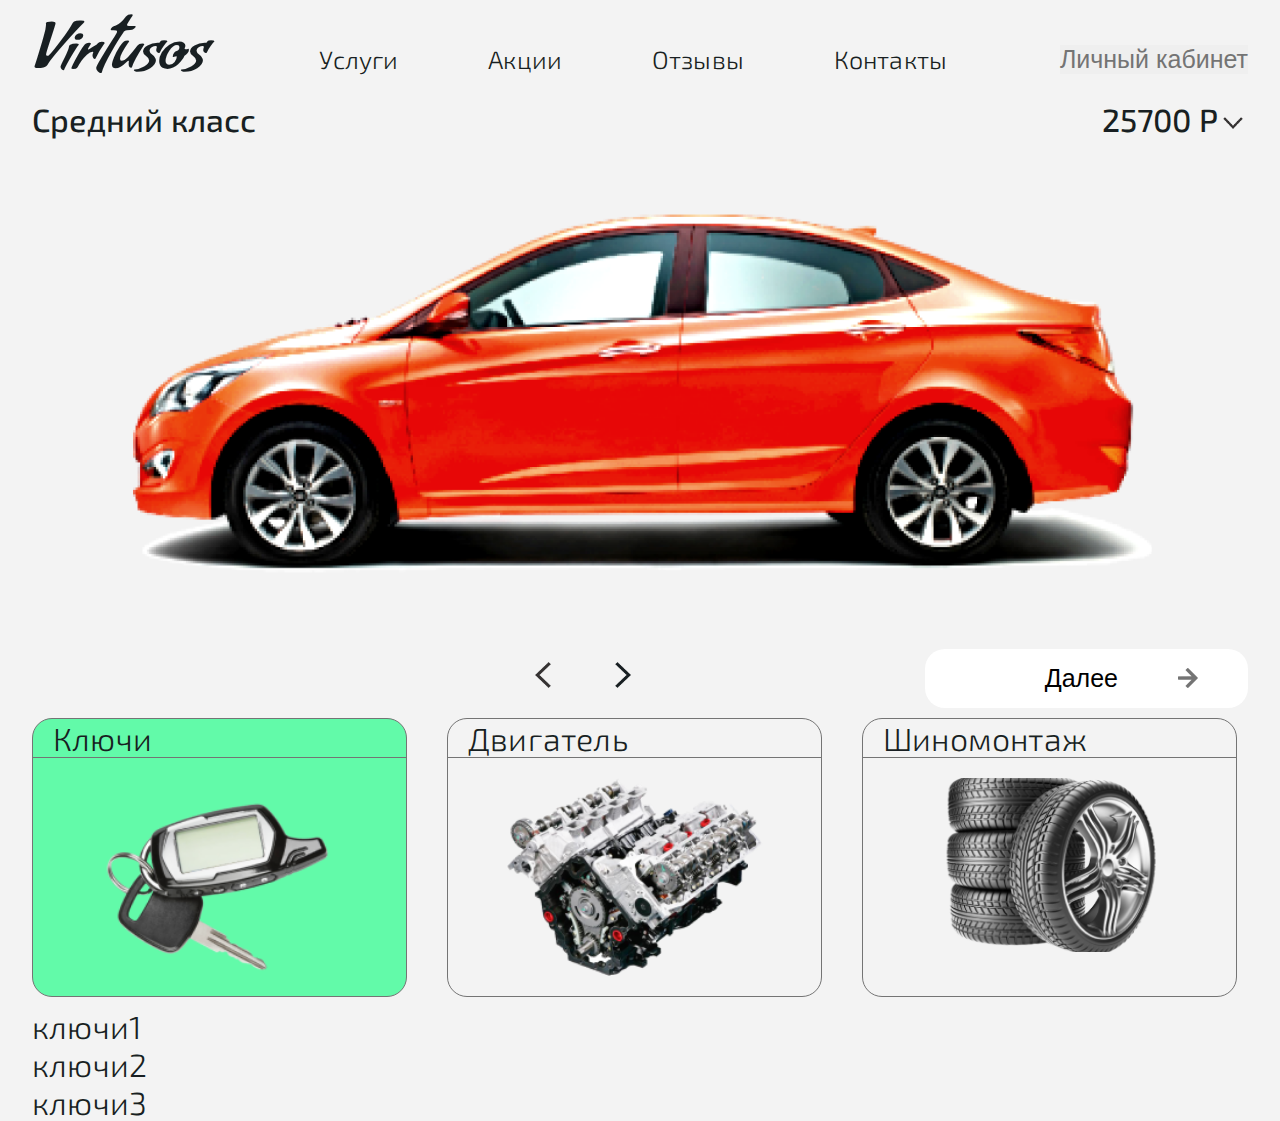
==== src/choosing_a_service.html @ ef1e2016 "пропиисал выбор типов услуг" ====
<!DOCTYPE html>
<html lang="en">
<head>
    <meta charset="UTF-8">
    <meta name="viewport" content="width=device-width, initial-scale=1.0">
    <title>Document</title>
    <link rel="stylesheet" href="./css/main.css">
</head>
<body>
    <div class="main-scrin-header-white">
        <div class="main-container">
          <header class="header-main">
            <div class="logo"><a href="#">Virtusos</a></div>
            <nav class="menu">
              <li><a href="#">Услуги</a></li>
              <li><a href="#">Акции</a></li>
              <li><a href="#">Отзывы</a></li>
              <li><a href="#">Контакты</a></li>
            </nav>
            <button class="btn">Личный кабинет</button>
          </header>
        </div>
      </div>
      <div class="container">
        <div class="card-service">
            <div class="type-auto active-type-auto">
                <div class="tytle-and-basket">
                    <p class="tytle-auto">Средний класс</p>
                    <div class="basket">
                        <p>25700 <span>Р</span></p>
                        <div class="arrow-basket">
                            <img src="./icons/список выбранных услуг.png" alt="">
                        </div>
                    </div>
                </div>
                <div class="img-auto">
                    <img src="./img/средний-акт.png" alt="">
                </div>
                <div class="btn-chanje-auto">
                    <div class="arrow-auto">
                        <div class="prew-auto" onclick="plusSlidesServices(-1)"><img src="./icons/назад.png" alt=""></div>
                        <div class="next-auto" onclick="plusSlidesServices(1)"><img src="./icons/вперёд.png" alt=""></div>
                    </div>
                    <div class="btn-next">
                        <button>
                            <p>Далее</p>
                            <img src="./icons/стрелка.png" alt="">
                        </button>
                    </div>
                </div>
                <div class="services average-services">
                    <div class="service-card" data-id="average-key">
                        <div class="title-service-card">
                            <p>Ключи</p>
                        </div>
                        <img src="./img/ключи.png" alt="">
                    </div>
                    <div class="service-card" data-id="average-engin">
                        <div class="title-service-card">
                            <p>Двигатель</p>
                        </div>
                        <img src="./img/двигатель.png" alt="">
                    </div>
                    <div class="service-card" data-id="average-tire-service">
                        <div class="title-service-card">
                            <p>Шиномонтаж</p>
                        </div>
                        <img src="./img/шиномонтаж.png" alt="">
                    </div>
                    <div class="service-card" data-id="average-fuel-system">
                        <div class="title-service-card">
                            <p>Топливная система</p>
                        </div>
                        <img src="./img/топливная система.png" alt="">
                    </div>
                    <div class="service-card" data-id="average-pendant">
                        <div class="title-service-card">
                            <p>Подвеска</p>
                        </div>
                        <img src="./img/подвески.png" alt="">
                    </div>
                    <div class="service-card" data-id="average-braking-system">
                        <div class="title-service-card">
                            <p>Тормозная система</p>
                        </div>
                        <img src="./img/тормозная система.png" alt="">
                    </div>
                </div>
                <div class="choosing-services-specific">
                    <div class="choosing-services-specific-block">

                        <div class="choosing-services-specific-card average-key">
                            <div class="title-choosing-services-specific-card">
                                <p>ключи1</p>
                            </div>
                        </div>

                        <div class="choosing-services-specific-card average-key">
                            <div class="title-choosing-services-specific-card">
                                <p>ключи2</p>
                            </div>
                        </div>

                        <div class="choosing-services-specific-card average-key">
                            <div class="title-choosing-services-specific-card">
                                <p>ключи3</p>
                            </div>
                        </div>

                    </div>

                    <div class="choosing-services-specific-block">

                        <div class="choosing-services-specific-card average-engin">
                            <div class="title-choosing-services-specific-card">
                                <p>двигатель1</p>
                            </div>
                        </div>

                        <div class="choosing-services-specific-card average-engin">
                            <div class="title-choosing-services-specific-card">
                                <p>двигатель2</p>
                            </div>
                        </div>

                        <div class="choosing-services-specific-card average-engin">
                            <div class="title-choosing-services-specific-card">
                                <p>двигатель3</p>
                            </div>
                        </div>

                    </div>

                    <div class="choosing-services-specific-block">

                        <div class="choosing-services-specific-card average-tire-service">
                            <div class="title-choosing-services-specific-card">
                                <p>Шиномонтаж1</p>
                            </div>
                        </div>

                        <div class="choosing-services-specific-card average-tire-service">
                            <div class="title-choosing-services-specific-card">
                                <p>Шиномонтаж2</p>
                            </div>
                        </div>

                        <div class="choosing-services-specific-card average-tire-service">
                            <div class="title-choosing-services-specific-card">
                                <p>Шиномонтаж3</p>
                            </div>
                        </div>

                    </div>

                    <div class="choosing-services-specific-block">

                        <div class="choosing-services-specific-card average-fuel-system">
                            <div class="title-choosing-services-specific-card">
                                <p>Топливная система1</p>
                            </div>
                        </div>

                        <div class="choosing-services-specific-card average-fuel-system">
                            <div class="title-choosing-services-specific-card">
                                <p>Топливная система2</p>
                            </div>
                        </div>

                        <div class="choosing-services-specific-card average-fuel-system">
                            <div class="title-choosing-services-specific-card">
                                <p>Топливная система3</p>
                            </div>
                        </div>

                    </div>

                    <div class="choosing-services-specific-block">

                        <div class="choosing-services-specific-card average-pendant">
                            <div class="title-choosing-services-specific-card">
                                <p>Подвеска1</p>
                            </div>
                        </div>

                        <div class="choosing-services-specific-card average-pendant">
                            <div class="title-choosing-services-specific-card">
                                <p>Подвеска2</p>
                            </div>
                        </div>

                        <div class="choosing-services-specific-card average-pendant">
                            <div class="title-choosing-services-specific-card">
                                <p>Подвеска3</p>
                            </div>
                        </div>

                    </div>

                    <div class="choosing-services-specific-block">

                        <div class="choosing-services-specific-card average-braking-system">
                            <div class="title-choosing-services-specific-card">
                                <p>Тормозная система1</p>
                            </div>
                        </div>

                        <div class="choosing-services-specific-card average-braking-system">
                            <div class="title-choosing-services-specific-card">
                                <p>Тормозная система2</p>
                            </div>
                        </div>

                        <div class="choosing-services-specific-card average-braking-system">
                            <div class="title-choosing-services-specific-card">
                                <p>Тормозная система3</p>
                            </div>
                        </div>

                    </div>
                </div>
            </div>

            <div class="type-auto active-type-auto">
                <div class="tytle-and-basket">
                    <p class="tytle-auto">Бизнес класс</p>
                    <div class="basket">
                        <p>25700 <span>Р</span></p>
                        <div class="arrow-basket">
                            <img src="./icons/список выбранных услуг.png" alt="">
                        </div>
                    </div>
                </div>
                <div class="img-auto">
                    <img src="./img/бизнес-акт.png" alt="">
                </div>
                <div class="btn-chanje-auto">
                    <div class="arrow-auto">
                        <div class="prew-auto" onclick="plusSlidesServices(-1)"><img src="./icons/назад.png" alt=""></div>
                        <div class="next-auto" onclick="plusSlidesServices(1)"><img src="./icons/вперёд.png" alt=""></div>
                    </div>
                    <div class="btn-next">
                        <button>
                            <p>Далее</p>
                            <img src="./icons/стрелка.png" alt="">
                        </button>
                    </div>
                </div>
                <div class="services business-services">
                    <div class="service-card" data-id="business-key">
                        <div class="title-service-card">
                            <p>Ключи</p>
                        </div>
                        <img src="./img/ключи.png" alt="">
                    </div>
                    <div class="service-card" data-id="business-engin">
                        <div class="title-service-card">
                            <p>Двигатель</p>
                        </div>
                        <img src="./img/двигатель.png" alt="">
                    </div>
                    <div class="service-card" data-id="business-tire-service">
                        <div class="title-service-card">
                            <p>Шиномонтаж</p>
                        </div>
                        <img src="./img/шиномонтаж.png" alt="">
                    </div>
                    <div class="service-card" data-id="business-fuel-system">
                        <div class="title-service-card">
                            <p>Топливная система</p>
                        </div>
                        <img src="./img/топливная система.png" alt="">
                    </div>
                    <div class="service-card" data-id="business-pendant">
                        <div class="title-service-card">
                            <p>Подвеска</p>
                        </div>
                        <img src="./img/подвески.png" alt="">
                    </div>
                    <div class="service-card" data-id="business-braking-system">
                        <div class="title-service-card">
                            <p>Тормозная система</p>
                        </div>
                        <img src="./img/тормозная система.png" alt="">
                    </div>
                </div>
                <div class="choosing-services-specific">

                    <div class="choosing-services-specific-block">

                        <div class="choosing-services-specific-card business-key">
                            <div class="title-choosing-services-specific-card">
                                <p>ключи4</p>
                            </div>
                        </div>

                        <div class="choosing-services-specific-card business-key">
                            <div class="title-choosing-services-specific-card">
                                <p>ключи5</p>
                            </div>
                        </div>

                        <div class="choosing-services-specific-card business-key">
                            <div class="title-choosing-services-specific-card">
                                <p>ключи6</p>
                            </div>
                        </div>

                    </div>

                    <div class="choosing-services-specific-block">

                        <div class="choosing-services-specific-card business-engin">
                            <div class="title-choosing-services-specific-card">
                                <p>двигатель4</p>
                            </div>
                        </div>

                        <div class="choosing-services-specific-card business-engin">
                            <div class="title-choosing-services-specific-card">
                                <p>двигатель5</p>
                            </div>
                        </div>

                        <div class="choosing-services-specific-card business-engin">
                            <div class="title-choosing-services-specific-card">
                                <p>двигатель6</p>
                            </div>
                        </div>

                    </div>

                    <div class="choosing-services-specific-block">

                        <div class="choosing-services-specific-card business-tire-service">
                            <div class="title-choosing-services-specific-card">
                                <p>Шиномонтаж4</p>
                            </div>
                        </div>

                        <div class="choosing-services-specific-card business-tire-service">
                            <div class="title-choosing-services-specific-card">
                                <p>Шиномонтаж5</p>
                            </div>
                        </div>

                        <div class="choosing-services-specific-card business-tire-service">
                            <div class="title-choosing-services-specific-card">
                                <p>Шиномонтаж6</p>
                            </div>
                        </div>

                    </div>

                    <div class="choosing-services-specific-block">

                        <div class="choosing-services-specific-card business-fuel-system">
                            <div class="title-choosing-services-specific-card">
                                <p>Топливная система4</p>
                            </div>
                        </div>

                        <div class="choosing-services-specific-card business-fuel-system">
                            <div class="title-choosing-services-specific-card">
                                <p>Топливная система5</p>
                            </div>
                        </div>

                        <div class="choosing-services-specific-card business-fuel-system">
                            <div class="title-choosing-services-specific-card">
                                <p>Топливная система6</p>
                            </div>
                        </div>

                    </div>

                    <div class="choosing-services-specific-block">

                        <div class="choosing-services-specific-card business-pendant">
                            <div class="title-choosing-services-specific-card">
                                <p>Подвеска4</p>
                            </div>
                        </div>

                        <div class="choosing-services-specific-card business-pendant">
                            <div class="title-choosing-services-specific-card">
                                <p>Подвеска5</p>
                            </div>
                        </div>

                        <div class="choosing-services-specific-card business-pendant">
                            <div class="title-choosing-services-specific-card">
                                <p>Подвеска6</p>
                            </div>
                        </div>

                    </div>

                    <div class="choosing-services-specific-block">

                        <div class="choosing-services-specific-card business-braking-system">
                            <div class="title-choosing-services-specific-card">
                                <p>Тормозная система4</p>
                            </div>
                        </div>

                        <div class="choosing-services-specific-card business-braking-system">
                            <div class="title-choosing-services-specific-card">
                                <p>Тормозная система5</p>
                            </div>
                        </div>

                        <div class="choosing-services-specific-card business-braking-system">
                            <div class="title-choosing-services-specific-card">
                                <p>Тормозная система6<p>
                            </div>
                        </div>

                    </div>
                </div>
            </div>
            </div>
        </div>
      </div>
      <script src="./js/slider-services.js"></script>
      <script src="./js/slider-chosing-services.js"></script>
      <script src="./js/filter-services-average.js"></script>
      <script src="./js/add-active-backgraund-services-card.js"></script>
      <script src="./js/reset-item.js"></script>
</body>
</html>
---- src/css/main.css ----
@charset "UTF-8";
@import url("https://fonts.googleapis.com/css2?family=Exo+2:wght@200;300;400;500;600;700;800;900&display=swap");
@import url("https://fonts.googleapis.com/css2?family=Condiment&display=swap");
* {
  margin: 0;
  padding: 0;
  box-sizing: border-box;
}

a {
  text-decoration: none;
}

li {
  list-style: none;
}

body {
  font-family: "Exo 2", sans-serif;
  background-color: #F3F3F3;
  color: #181F22;
  font-weight: 300;
  font-size: 32px;
  letter-spacing: 0.2px;
}

a {
  color: #ffffff;
  transition: all 0.2s ease-in;
}
a:hover {
  color: #FF914C;
}

.container {
  width: 97vw;
  margin: 0 auto;
}

.main-scrin {
  width: 100%;
  height: 100vh;
  padding-top: 1vh;
  display: flex;
  justify-content: column;
  background-image: url("/src/img/header-bg.jpg");
  background-repeat: no-repeat;
  background-size: cover;
  background-position: center;
}
.main-scrin .main-container {
  margin: 0 auto;
  width: 97vw;
}
.main-scrin .main-container .header-main {
  width: 95vw;
  margin: 0 auto;
  height: 100px;
  display: flex;
  justify-content: space-between;
  align-items: center;
}
.main-scrin .main-container .header-main .logo {
  font-family: "Condiment", cursive;
  font-size: 64px;
  font-weight: 200;
}
.main-scrin .main-container .header-main .menu {
  list-style: none;
  display: flex;
  gap: 7vw;
  justify-content: space-between;
  align-items: center;
  font-size: 25px;
}
.main-scrin .main-container .header-main .sign-in {
  border: none;
  font-size: 25px;
  background-color: rgba(255, 255, 255, 0);
  color: #ffffff;
  font-weight: 300;
}
.main-scrin .main-container .header-main .sign-in:hover {
  color: #FF914C;
  cursor: pointer;
}
.main-scrin .main-container .main-title {
  width: 25vw;
  margin-top: 80px;
  margin-left: 7vw;
  display: flex;
  flex-direction: column;
}
.main-scrin .main-container .main-title h1 {
  font-size: 64px;
  font-weight: 300;
  color: #ffffff;
}
.main-scrin .main-container .main-title p {
  margin-top: 5vh;
  font-size: 32px;
  color: #ffffff;
}
.main-scrin .main-container .main-title button {
  margin-top: 8vh;
  border: none;
  background-color: #ffffff;
  width: 100%;
  height: 12vh;
  border-radius: 30px;
  font-size: 32px;
  color: #181F22;
}
.main-scrin .main-container .main-title button:hover {
  background-color: #FF914C;
  color: #ffffff;
  cursor: pointer;
}

.container-choosing-car {
  height: 100vh;
}
.container-choosing-car h2 {
  padding-top: 40px;
  padding-bottom: 20px;
  font-size: 64px;
  color: #181F22;
  font-weight: 300;
}
.container-choosing-car .choosing-car {
  margin: 0 auto;
  display: grid;
  grid-template-rows: repeat(2, 1fr);
  grid-template-columns: repeat(3, 1fr);
  gap: 20px;
}
.container-choosing-car .choosing-car .car-model {
  display: flex;
  flex-direction: column;
  align-items: center;
  background-color: #ffffff;
  padding-bottom: 40px;
  border-radius: 30px;
  cursor: pointer;
}
.container-choosing-car .choosing-car .car-model img {
  width: 30vw;
}
.container-choosing-car .choosing-car .car-model p {
  margin-top: -20px;
  font-size: 25px;
  text-transform: uppercase;
}
.container-choosing-car .choosing-car .car-model:hover {
  background-color: #FF914C;
  color: #ffffff;
}

.container-application {
  background-image: url("/src/img/заявка.jpg");
  height: 60vh;
  background-repeat: no-repeat;
  background-size: cover;
  background-position: center;
  margin-top: 50px;
  display: flex;
  justify-content: right;
  width: 100%;
  margin-bottom: 30px;
}
.container-application .application {
  width: 60vw;
  display: flex;
  flex-direction: column;
  align-items: end;
  margin-right: 70px;
}
.container-application .application p {
  color: #ffffff;
  font-size: 55px;
  margin-top: 70px;
}
.container-application .application button {
  width: 300px;
  color: #181F22;
  background-color: #ffffff;
  border: none;
  margin-top: 100px;
  height: 70px;
  border-radius: 30px;
  font-size: 25px;
  cursor: pointer;
  font-weight: 300;
}
.container-application .application button:hover {
  background-color: #FF914C;
  color: #ffffff;
}

.container-services {
  padding-bottom: 80px;
}
.container-services h3 {
  font-weight: 300;
  font-size: 64px;
  padding-bottom: 40px;
}
.container-services .container-card {
  display: grid;
  margin: 0 auto;
  grid-template-rows: repeat(3, 1fr);
  grid-template-columns: repeat(4, 1fr);
  gap: 20px;
  grid-template-areas: "wide1 wide1 wide2 wide3" "wide4 wide5 wide6 wide6" "wide7 wide8 wide8 wide9";
}
.container-services .container-card .services-card {
  border: 3px solid #181F22;
  padding: 30px;
  border-radius: 30px;
  font-size: 25px;
  font-weight: 300;
}
.container-services .container-card .photo-1 {
  grid-area: wide1;
}
.container-services .container-card .photo-2 {
  grid-area: wide2;
}
.container-services .container-card .photo-3 {
  grid-area: wide3;
}
.container-services .container-card .photo-4 {
  grid-area: wide4;
}
.container-services .container-card .photo-5 {
  grid-area: wide5;
}
.container-services .container-card .photo-6 {
  grid-area: wide6;
}
.container-services .container-card .photo-7 {
  grid-area: wide7;
}
.container-services .container-card .photo-8 {
  grid-area: wide8;
}
.container-services .container-card .span-9 {
  grid-area: wide9;
  border-color: #FF914C;
  color: #FF914C;
  display: flex;
  align-items: end;
}
.container-services .container-card .span-9 .content-servise {
  width: 100%;
  display: flex;
  justify-content: space-between;
  align-items: center;
}

.container-about a:hover {
  color: #ffffff;
}
.container-about h4 {
  font-weight: 300;
  font-size: 64px;
  margin-bottom: 40px;
}
.container-about .about-programm {
  display: grid;
  margin: 0 auto;
  grid-template-rows: 350px 350px 150px;
  grid-template-columns: repeat(4, 1fr);
  gap: 20px;
  grid-template-areas: "wide1 wide1 wide2 wide2" "wide1 wide1 wide3 wide4" "wide5 wide5 wide5 wide5";
}
.container-about .about-programm .programm-card {
  border-radius: 20px;
  padding: 10px;
}
.container-about .about-programm .personal-account {
  grid-area: wide1;
  font-weight: 300;
  font-size: 20px;
  display: flex;
  flex-direction: column;
  background-color: #181F22;
}
.container-about .about-programm .personal-account .paragraff-personal-account {
  font-weight: 300;
  font-size: 64px;
  display: inline;
}
.container-about .about-programm .personal-account img {
  width: 84.5%;
  position: relative;
  top: -25%;
  right: -17%;
}
.container-about .about-programm .personal-account button {
  position: relative;
  top: -50%;
  width: 55%;
  font-size: 25px;
  padding: 25px;
  background-color: #ffffff;
  border-radius: 20px;
  cursor: pointer;
}
.container-about .about-programm .personal-account button:hover {
  background-color: #62FAA9;
}
.container-about .about-programm .bonus {
  grid-area: wide2;
  display: flex;
  background-color: #62FAA9;
}
.container-about .about-programm .bonus .programm-bonus {
  display: flex;
  flex-direction: column;
  justify-content: space-between;
  color: #181F22;
  font-size: 20px;
}
.container-about .about-programm .bonus .programm-bonus .paragraf-programm-bonus {
  font-weight: 300;
  font-size: 64px;
}
.container-about .about-programm .bonus img {
  width: 80%;
}
.container-about .about-programm .bonus:hover {
  background-color: #FF914C;
}
.container-about .about-programm .card-reviews {
  grid-area: wide3;
  display: flex;
  flex-direction: column;
  justify-content: space-between;
  background-color: #E8E5DF;
  color: #181F22;
  font-size: 64px;
}
.container-about .about-programm .card-reviews .programm-reviews {
  width: 100%;
  display: flex;
  justify-content: space-between;
  align-items: center;
  font-size: 25px;
}
.container-about .about-programm .card-reviews:hover {
  background-color: #62FAA9;
}
.container-about .about-programm .contact {
  grid-area: wide4;
  display: flex;
  flex-direction: column;
  justify-content: space-between;
  background-color: #E8E5DF;
  color: #181F22;
  font-size: 64px;
}
.container-about .about-programm .contact .programm-contact {
  width: 100%;
  display: flex;
  justify-content: space-between;
  align-items: center;
  font-size: 25px;
}
.container-about .about-programm .contact:hover {
  background-color: #FF914C;
}
.container-about .about-programm .calculator {
  grid-area: wide5;
  width: 100%;
  background-color: #FF914C;
  color: #ffffff;
  display: flex;
  align-items: center;
  justify-content: center;
  font-size: 50px;
  height: 150px;
}
.container-about .about-programm .calculator:hover {
  background-color: #62FAA9;
  color: #181F22;
}

.container-reviews {
  margin-top: 80px;
}
.container-reviews h5 {
  font-size: 64px;
  font-weight: 300;
  margin-bottom: 40px;
}
.container-reviews .slideshow-container .mySlides {
  display: flex;
  flex-direction: row;
  width: 100%;
}
.container-reviews .slideshow-container .mySlides .reviews-photo {
  display: flex;
  flex-direction: row;
  padding-right: 20px;
}
.container-reviews .slideshow-container .mySlides .reviews-photo img {
  width: 400px;
  height: 583px;
  border-radius: 6%;
}
.container-reviews .slideshow-container .mySlides .reviews-photo .reviews-photo-1 {
  padding-right: 20px;
  border-radius: 20px;
}
.container-reviews .slideshow-container .mySlides .reviews-photo .reviews-photo-1 p, .container-reviews .slideshow-container .mySlides .reviews-photo .reviews-photo-2 p {
  position: relative;
  top: -100px;
  padding: 10px;
  background-color: #FF914C;
  width: 120px;
  text-align: center;
  border-radius: 0px 20px 20px 0px;
  color: #ffffff;
}
.container-reviews .slideshow-container .mySlides .reviews-photo .reviews-photo-2 p {
  background-color: #62FAA9;
  color: #181F22;
}
.container-reviews .slideshow-container .mySlides .reviews-text {
  background-color: #ffffff;
  border-radius: 20px;
  padding: 30px;
  height: 583px;
  width: 100%;
  display: flex;
  flex-direction: column;
  justify-content: space-between;
}
.container-reviews .slideshow-container .mySlides .reviews-text .header-reviews-text {
  display: flex;
  justify-content: space-between;
  align-items: start;
}
.container-reviews .slideshow-container .mySlides .reviews-text .header-reviews-text .person {
  display: flex;
}
.container-reviews .slideshow-container .mySlides .reviews-text .header-reviews-text .person .yandex {
  width: 60px;
  height: 60px;
  margin-right: 20px;
}
.container-reviews .slideshow-container .mySlides .reviews-text .header-reviews-text .person .name-date {
  font-size: 21px;
  display: flex;
  flex-direction: column;
  justify-content: space-between;
}
.container-reviews .slideshow-container .mySlides .reviews-text .header-reviews-text .reting {
  width: 150px;
  height: 40px;
}
.container-reviews .slideshow-container .mySlides .reviews-text .comment {
  font-size: 30px;
}
.container-reviews .slideshow-container .mySlides .reviews-text .buttons-slider {
  display: flex;
  align-items: center;
  justify-content: center;
}
.container-reviews .slideshow-container .mySlides .reviews-text .buttons-slider .prev, .container-reviews .slideshow-container .mySlides .reviews-text .buttons-slider .next {
  background-color: rgba(255, 255, 255, 0);
  border: none;
  font-size: 50px;
  cursor: pointer;
}
.container-reviews .slideshow-container .mySlides .reviews-text .buttons-slider .prev {
  padding-right: 30px;
}
.container-reviews .slideshow-container .mySlides .reviews-text .buttons-slider .next {
  padding-left: 30px;
}

.prev, .next {
  background-color: rgba(255, 255, 255, 0);
  border: none;
  font-size: 50px;
  cursor: pointer;
  transition: 0.6s ease;
}

.prev:hover, .next:hover {
  color: #FF914C;
}

.fade {
  -webkit-animation-name: fade;
  -webkit-animation-duration: 1.5s;
  animation-name: fade;
  animation-duration: 1.5s;
}

@keyframes fade {
  from {
    opacity: 0.4;
  }
  to {
    opacity: 1;
  }
}
.container-contact {
  display: flex;
  flex-direction: row;
  height: 60vh;
  padding-bottom: 80px;
}
.container-contact img {
  width: 30px;
  height: 30px;
  margin-right: 10px;
}
.container-contact .map {
  width: 50vw;
  padding-right: 20px;
}
.container-contact .section-contact {
  width: 100%;
  padding: 20px;
  display: flex;
  flex-direction: column;
  background-color: #ffffff;
  border-radius: 20px;
}
.container-contact .section-contact h6 {
  font-weight: 300;
  font-size: 50px;
  margin-bottom: 20px;
}
.container-contact .section-contact .contact {
  display: flex;
  flex-wrap: wrap;
}
.container-contact .section-contact .contact .contact-card {
  font-size: 25px;
  display: flex;
  flex-direction: column;
}
.container-contact .section-contact .contact .contact-card .content-adress {
  display: flex;
  text-align: center;
  justify-content: center;
  flex-wrap: nowrap;
  margin-top: 20px;
}
.container-contact .section-contact .contact .contact-card .content-time-work {
  display: flex;
  justify-content: center;
  flex-wrap: nowrap;
  margin-top: 20px;
}
.container-contact .section-contact .contact .contact-card .content-number-email {
  margin-top: 20px;
  display: flex;
  flex-wrap: wrap;
}
.container-contact .section-contact .contact .contact-card .content-number-email .content-number {
  display: flex;
  margin-right: 13vw;
}
.container-contact .section-contact .contact .contact-card .content-number-email .content-email {
  display: flex;
}
.container-contact .section-contact .contact .address {
  margin-right: 20px;
}
.container-contact .section-contact .contact .number {
  margin-top: 40px;
}

.main-scrin-footer {
  width: 100%;
  background-color: #181F22;
  padding: 30px 0px;
}
.main-scrin-footer img {
  width: 40px;
  height: 40px;
}
.main-scrin-footer .main-container-footer {
  margin: 0 auto;
  width: 97%;
}
.main-scrin-footer .main-container-footer .footer-main {
  display: flex;
  justify-content: space-between;
  align-items: center;
}
.main-scrin-footer .main-container-footer .footer-main .menu, .main-scrin-footer .main-container-footer .footer-main .social {
  list-style: none;
  display: flex;
  gap: 7vw;
  justify-content: space-around;
  align-items: center;
  font-size: 25px;
}

.container-registration {
  width: 100vw;
  height: 100vh;
  display: flex;
  justify-content: center;
  align-items: center;
}
.container-registration .block-registration {
  width: 30vw;
  display: flex;
  flex-direction: column;
  background-color: #E8E5DF;
  padding: 20px 60px 60px 40px;
  background-color: #ffffff;
  border-radius: 20px;
  box-shadow: 1px 1px 5px #181F22;
}
.container-registration .block-registration .entrans-or-registration {
  display: flex;
  justify-content: space-between;
  font-size: 32px;
  padding-bottom: 20px;
  font-weight: 300;
  border-bottom: 2px solid #181F22;
}
.container-registration .block-registration .entrans-or-registration .entrans {
  color: #FF914C;
}
.container-registration .block-registration .entrans-or-registration .registration {
  color: #181F22;
}
.container-registration .block-registration .entrans-or-registration .registration:hover {
  color: #FF914C;
}
.container-registration .block-registration .form-entrans {
  display: flex;
  flex-direction: column;
  align-items: start;
}
.container-registration .block-registration .form-entrans .email-or-number, .container-registration .block-registration .form-entrans .pasvord {
  margin-top: 30px;
  width: 100%;
  padding: 15px 0px 10px 5px;
  border-radius: 10px;
}
.container-registration .block-registration .form-entrans .email-or-number::-moz-placeholder, .container-registration .block-registration .form-entrans .pasvord::-moz-placeholder {
  color: #181F22;
  font-size: 20px;
}
.container-registration .block-registration .form-entrans .email-or-number::placeholder, .container-registration .block-registration .form-entrans .pasvord::placeholder {
  color: #181F22;
  font-size: 20px;
}
.container-registration .block-registration .form-entrans .email-or-number:focus, .container-registration .block-registration .form-entrans .pasvord:focus {
  outline: #FF914C;
  border-color: #FF914C;
}
.container-registration .block-registration .form-entrans input[type=text] {
  font-size: 20px;
}
.container-registration .block-registration .form-entrans .checked {
  margin-top: 30px;
  font-size: 16px;
  display: flex;
  flex-direction: row;
  margin-bottom: 50px;
  color: #181F22;
}
.container-registration .block-registration .form-entrans .checked .remember {
  margin-right: 10px;
  cursor: pointer;
}
.container-registration .block-registration .form-entrans .checked input[type=checkbox]:checked {
  background-color: #FF914C;
  border-radius: 40%;
  border: none;
}
.container-registration .block-registration .form-entrans .checked input[type=checkbox] {
  text-align: center;
  display: table-cell;
  vertical-align: middle;
  width: 20px !important;
  height: 20px !important;
  -webkit-appearance: none;
     -moz-appearance: none;
          appearance: none;
  border-radius: 20%;
  border: 1px solid rgba(191, 35, 42, 0.9);
  box-shadow: none;
  font-size: 1em;
  border-color: #FF914C;
}
.container-registration .block-registration .form-entrans .checked label {
  cursor: pointer;
  -webkit-user-select: none;
     -moz-user-select: none;
          user-select: none;
  font-weight: 400;
}
.container-registration .block-registration .form-entrans .submit-entrans {
  width: 100%;
  background-color: #FF914C;
  border: none;
  border-radius: 10px;
  padding: 15px 0px;
  font-size: 25px;
  cursor: pointer;
  margin-bottom: 40px;
  box-shadow: 1px 1px 5px #181F22;
  color: #ffffff;
}
.container-registration .block-registration .form-entrans .submit-entrans:hover {
  background-color: #62FAA9;
  color: #181F22;
}
.container-registration .block-registration .social-autorization {
  display: flex;
  flex-direction: column;
}
.container-registration .block-registration .social-autorization .autorization-paragraf {
  display: flex;
  justify-content: center;
  font-size: 14px;
  margin-bottom: 20px;
  color: #181F22;
  -webkit-user-select: none;
     -moz-user-select: none;
          user-select: none;
}
.container-registration .block-registration .social-autorization .social {
  display: flex;
  justify-content: space-around;
}
.container-registration .block-registration .social-autorization .social img {
  width: 40px;
}

.container-registration {
  width: 100vw;
  height: 100vh;
  display: flex;
  justify-content: center;
  align-items: center;
}
.container-registration .block-registration {
  width: 30vw;
  display: flex;
  flex-direction: column;
  background-color: #E8E5DF;
  padding: 20px 60px 60px 40px;
  background-color: #ffffff;
  border-radius: 20px;
  box-shadow: 1px 1px 5px #181F22;
}
.container-registration .block-registration .entrans-or-registration {
  display: flex;
  justify-content: space-between;
  font-size: 32px;
  padding-bottom: 20px;
  font-weight: 300;
  border-bottom: 2px solid #181F22;
}
.container-registration .block-registration .entrans-or-registration .entrans2 {
  color: #181F22;
}
.container-registration .block-registration .entrans-or-registration .registration2 {
  color: #FF914C;
}
.container-registration .block-registration .entrans-or-registration .entrans2:hover {
  color: #FF914C;
}
.container-registration .block-registration .form-entrans {
  display: flex;
  flex-direction: column;
  align-items: start;
}
.container-registration .block-registration .form-entrans .email-or-number, .container-registration .block-registration .form-entrans .pasvord, .container-registration .block-registration .form-entrans .repeat-pasvord {
  margin-top: 30px;
  width: 100%;
  padding: 15px 0px 10px 5px;
  border-radius: 10px;
}
.container-registration .block-registration .form-entrans .email-or-number::-moz-placeholder, .container-registration .block-registration .form-entrans .pasvord::-moz-placeholder, .container-registration .block-registration .form-entrans .repeat-pasvord::-moz-placeholder {
  color: #181F22;
  font-size: 20px;
}
.container-registration .block-registration .form-entrans .email-or-number::placeholder, .container-registration .block-registration .form-entrans .pasvord::placeholder, .container-registration .block-registration .form-entrans .repeat-pasvord::placeholder {
  color: #181F22;
  font-size: 20px;
}
.container-registration .block-registration .form-entrans .email-or-number:focus, .container-registration .block-registration .form-entrans .pasvord:focus, .container-registration .block-registration .form-entrans .repeat-pasvord:focus {
  outline: #FF914C;
  border-color: #FF914C;
}
.container-registration .block-registration .form-entrans input[type=text] {
  font-size: 20px;
}
.container-registration .block-registration .form-entrans .checked {
  margin-top: 30px;
  font-size: 16px;
  display: flex;
  flex-direction: row;
  margin-bottom: 50px;
  color: #181F22;
}
.container-registration .block-registration .form-entrans .checked .remember {
  margin-right: 10px;
  cursor: pointer;
}
.container-registration .block-registration .form-entrans .checked input[type=checkbox]:checked {
  background-color: #FF914C;
  border-radius: 40%;
  border: none;
}
.container-registration .block-registration .form-entrans .checked input[type=checkbox] {
  text-align: center;
  display: table-cell;
  vertical-align: middle;
  width: 20px !important;
  height: 20px !important;
  -webkit-appearance: none;
     -moz-appearance: none;
          appearance: none;
  border-radius: 20%;
  border: 1px solid rgba(191, 35, 42, 0.9);
  box-shadow: none;
  font-size: 1em;
  border-color: #FF914C;
}
.container-registration .block-registration .form-entrans .checked label {
  cursor: pointer;
  -webkit-user-select: none;
     -moz-user-select: none;
          user-select: none;
  font-weight: 400;
}
.container-registration .block-registration .form-entrans .submit-registraton {
  width: 100%;
  background-color: #FF914C;
  border: none;
  border-radius: 10px;
  padding: 15px 0px;
  font-size: 25px;
  cursor: pointer;
  margin-bottom: 40px;
  box-shadow: 1px 1px 5px #181F22;
  color: #ffffff;
}
.container-registration .block-registration .form-entrans .submit-registraton:hover {
  background-color: #62FAA9;
  color: #181F22;
}
.container-registration .block-registration .social-autorization {
  display: flex;
  flex-direction: column;
}
.container-registration .block-registration .social-autorization .autorization-paragraf {
  display: flex;
  justify-content: center;
  font-size: 14px;
  margin-bottom: 20px;
  color: #181F22;
  -webkit-user-select: none;
     -moz-user-select: none;
          user-select: none;
}
.container-registration .block-registration .social-autorization .social {
  display: flex;
  justify-content: space-around;
}
.container-registration .block-registration .social-autorization .social img {
  width: 40px;
}

.main-scrin-header-white {
  width: 100%;
  height: 100px;
  padding-top: 1vh;
  display: flex;
  justify-content: row;
  background-repeat: no-repeat;
  background-size: cover;
  background-position: center;
}
.main-scrin-header-white .main-container {
  margin: 0 auto;
  width: 97vw;
}
.main-scrin-header-white .main-container .header-main {
  width: 95vw;
  margin: 0 auto;
  height: 100px;
  display: flex;
  justify-content: space-between;
  align-items: center;
}
.main-scrin-header-white .main-container .header-main .logo {
  font-family: "Condiment", cursive;
  font-size: 64px;
  font-weight: 200;
}
.main-scrin-header-white .main-container .header-main .logo a {
  color: #181F22;
}
.main-scrin-header-white .main-container .header-main .logo a:hover {
  color: #FF914C;
}
.main-scrin-header-white .main-container .header-main .menu {
  list-style: none;
  display: flex;
  gap: 7vw;
  justify-content: space-between;
  align-items: center;
  font-size: 25px;
}
.main-scrin-header-white .main-container .header-main .menu li a {
  color: #181F22;
}
.main-scrin-header-white .main-container .header-main .menu li a:hover {
  color: #FF914C;
}
.main-scrin-header-white .main-container .header-main .sign-in {
  border: none;
  font-size: 25px;
  background-color: rgba(255, 255, 255, 0);
  color: #FF914C;
  font-weight: 300;
}

.tabs-item {
  display: none;
}
.tabs-item.active {
  display: block;
}

.tabs-nav {
  margin-top: 20px;
  display: flex;
}
.tabs-nav .tabs-nav-btn {
  padding: 10px 30px;
  font-size: 20;
  color: #181F22;
  width: 230px;
  border-radius: 30px 30px 0px 0px;
  font-size: 20px;
}
.tabs-nav .tabs-nav-btn:first-child {
  margin-left: 50px;
}
.tabs-nav .tabs-nav-btn.active {
  background-color: #ffffff;
  color: #FF914C;
  border: none;
}

.tabs-content {
  font-size: 12px;
}
.tabs-content .tabs-item {
  width: 100%;
  height: 75vh;
  background-color: #ffffff;
  border-radius: 30px;
}
.tabs-content .tabs-item .personal-info-and-newsletter {
  display: flex;
  justify-content: space-between;
  align-items: start;
}
.tabs-content .tabs-item .personal-info-and-newsletter .personal-info {
  width: 45vw;
  padding: 20px 0px 0px 20px;
}
.tabs-content .tabs-item .personal-info-and-newsletter .personal-info p {
  font-size: 40px;
  font-weight: 500;
}
.tabs-content .tabs-item .personal-info-and-newsletter .personal-info form input[type=text] {
  width: 47%;
  font-size: 25px;
  border: none;
  border-bottom: 2px solid #747474;
  font-weight: 100;
  color: #181F22;
}
.tabs-content .tabs-item .personal-info-and-newsletter .personal-info form input[type=text]::-moz-placeholder {
  color: #181F22;
  font-size: 25px;
  font-weight: 100;
  color: #747474;
}
.tabs-content .tabs-item .personal-info-and-newsletter .personal-info form input[type=text]::placeholder {
  color: #181F22;
  font-size: 25px;
  font-weight: 100;
  color: #747474;
}
.tabs-content .tabs-item .personal-info-and-newsletter .personal-info form input[type=text]:focus {
  outline: #FF914C;
  border-color: #FF914C;
}
.tabs-content .tabs-item .personal-info-and-newsletter .personal-info .surname-name-div {
  margin-top: 30px;
  display: flex;
  flex-direction: row;
  justify-content: space-between;
}
.tabs-content .tabs-item .personal-info-and-newsletter .personal-info .gender-div {
  margin-top: 50px;
  display: flex;
  flex-direction: row;
  align-items: center;
  font-size: 25px;
  justify-content: space-between;
}
.tabs-content .tabs-item .personal-info-and-newsletter .personal-info .gender-div .gender-men, .tabs-content .tabs-item .personal-info-and-newsletter .personal-info .gender-div .gender-women {
  display: flex;
  align-items: center;
}
.tabs-content .tabs-item .personal-info-and-newsletter .personal-info .gender-div input[type=radio] {
  height: 40px;
  width: 50px;
  margin-right: 10px;
  accent-color: #62FAA9;
}
.tabs-content .tabs-item .personal-info-and-newsletter .personal-info .gender-div .men {
  margin-right: 80px;
}
.tabs-content .tabs-item .personal-info-and-newsletter .personal-info .number-email-div {
  margin-top: 50px;
  display: flex;
  flex-direction: row;
  justify-content: space-between;
}
.tabs-content .tabs-item .personal-info-and-newsletter .personal-info .save-profile {
  margin-top: 100px;
  width: 100%;
  background-color: #62FAA9;
  border: none;
  border-radius: 10px;
  padding: 15px 0px;
  font-size: 25px;
  cursor: pointer;
  margin-bottom: 40px;
  box-shadow: 1px 1px 5px #181F22;
  color: #181F22;
}
.tabs-content .tabs-item .personal-info-and-newsletter .personal-info .save-profile:hover {
  background-color: #FF914C;
  color: #ffffff;
}
.tabs-content .tabs-item .personal-info-and-newsletter .newsletter {
  width: 45vw;
  padding: 20px 20px 0px 0px;
}
.tabs-content .tabs-item .personal-info-and-newsletter .newsletter .title-newsletter {
  font-size: 40px;
  font-weight: 500;
}
.tabs-content .tabs-item .personal-info-and-newsletter .newsletter .info {
  display: flex;
  flex-direction: row;
  justify-content: space-between;
  padding-right: 30px;
  margin-top: 30px;
}
.tabs-content .tabs-item .personal-info-and-newsletter .newsletter .info .info-word {
  font-size: 20px;
  width: 90%;
}
.tabs-content .tabs-item .personal-info-and-newsletter .newsletter .info .info-word .title-new {
  font-size: 25px;
}
.tabs-content .tabs-item .personal-info-and-newsletter .newsletter .info .toggler-wrapper {
  display: block;
  width: 60px;
  height: 25px;
  cursor: pointer;
  position: relative;
}
.tabs-content .tabs-item .personal-info-and-newsletter .newsletter .info .toggler-wrapper input[type=checkbox] {
  display: none;
}
.tabs-content .tabs-item .personal-info-and-newsletter .newsletter .info .toggler-wrapper input[type=checkbox]:checked + .toggler-slider {
  background-color: #C5F7DC;
}
.tabs-content .tabs-item .personal-info-and-newsletter .newsletter .info .toggler-wrapper .toggler-slider {
  background-color: #ccc;
  position: absolute;
  border-radius: 100px;
  top: 0;
  left: 0;
  width: 100%;
  height: 100%;
  transition: all 300ms ease;
}
.tabs-content .tabs-item .personal-info-and-newsletter .newsletter .info .toggler-wrapper .toggler-knob {
  position: absolute;
  transition: all 300ms ease;
}
.tabs-content .tabs-item .personal-info-and-newsletter .newsletter .info .toggler-wrapper.style-3 input[type=checkbox]:checked + .toggler-slider .toggler-knob {
  left: calc(100% - 19px - 3px);
  background-color: #62FAA9;
}
.tabs-content .tabs-item .personal-info-and-newsletter .newsletter .info .toggler-wrapper.style-3 .toggler-knob {
  width: 31px;
  height: 31px;
  border-radius: 50%;
  left: -3px;
  top: -3px;
  background-color: #747474;
  box-shadow: 0 2px 6px rgba(153, 153, 153, 0.75);
}
.tabs-content .tabs-item .application {
  display: flex;
  flex-wrap: wrap;
  font-size: 30px;
}
.tabs-content .tabs-item .application .title-application {
  width: 100%;
  display: flex;
  flex-wrap: nowrap;
  justify-content: space-between;
  padding: 20px 60px;
  align-items: center;
  border-bottom: 2px solid #747474;
}
.tabs-content .tabs-item .application .title-application .info-application {
  width: 75%;
  display: flex;
  justify-content: space-between;
  color: #747474;
  text-transform: uppercase;
}
.tabs-content .tabs-item .application .title-application .create-application button {
  font-size: 25px;
  font-weight: 300;
  border: none;
  background-color: #ffffff;
  cursor: pointer;
}
.tabs-content .tabs-item .application .title-application .create-application button:hover {
  color: #FF914C;
}
.tabs-content .tabs-item .application .application-1 {
  font-size: 25px;
  width: 100%;
  display: flex;
  flex-wrap: nowrap;
  justify-content: space-between;
  padding: 20px 60px;
  align-items: center;
  border-bottom: 2px solid #747474;
}
.tabs-content .tabs-item .application .application-1 .info-application-1 {
  width: 76%;
  display: flex;
  justify-content: space-between;
}
.tabs-content .tabs-item .application .application-1 .viewing-application-1 button {
  font-size: 25px;
  font-weight: 300;
  border: none;
  background-color: #ffffff;
  cursor: pointer;
}
.tabs-content .tabs-item .application .application-1 .viewing-application-1 button:hover {
  color: #FF914C;
}
.tabs-content .application-details {
  display: none;
}
.tabs-content .application-details .application-details-about {
  padding: 20px;
}
.tabs-content .application-details .application-details-about .number-application {
  font-size: 40px;
  font-weight: 500;
}
.tabs-content .application-details .application-details-about .personal-info-and-about-details {
  display: flex;
  justify-content: space-between;
}
.tabs-content .application-details .application-details-about .personal-info-and-about-details .personal-info-application {
  width: 50vw;
}
.tabs-content .application-details .application-details-about .personal-info-and-about-details .personal-info-application p {
  font-size: 32px;
  font-weight: 500;
  margin-top: 30px;
}
.tabs-content .application-details .application-details-about .personal-info-and-about-details .personal-info-application .surname-name-div-application, .tabs-content .application-details .application-details-about .personal-info-and-about-details .personal-info-application .number-email-div-application, .tabs-content .application-details .application-details-about .personal-info-and-about-details .personal-info-application .date-time-application {
  margin-top: 50px;
  display: flex;
  justify-content: space-between;
}
.tabs-content .application-details .application-details-about .personal-info-and-about-details .personal-info-application .surname-name-div-application input, .tabs-content .application-details .application-details-about .personal-info-and-about-details .personal-info-application .number-email-div-application input, .tabs-content .application-details .application-details-about .personal-info-and-about-details .personal-info-application .date-time-application input {
  font-size: 25px;
  border: none;
  border-bottom: 2px solid #747474;
  font-weight: 100;
  color: #181F22;
  width: 250px;
  padding: 0px 0px 0px 10px;
}
.tabs-content .application-details .application-details-about .personal-info-and-about-details .personal-info-application .surname-name-div-application input::-moz-placeholder, .tabs-content .application-details .application-details-about .personal-info-and-about-details .personal-info-application .number-email-div-application input::-moz-placeholder, .tabs-content .application-details .application-details-about .personal-info-and-about-details .personal-info-application .date-time-application input::-moz-placeholder {
  color: #181F22;
  font-size: 25px;
  font-weight: 100;
  color: #747474;
  gap: 20px;
}
.tabs-content .application-details .application-details-about .personal-info-and-about-details .personal-info-application .surname-name-div-application input::placeholder, .tabs-content .application-details .application-details-about .personal-info-and-about-details .personal-info-application .number-email-div-application input::placeholder, .tabs-content .application-details .application-details-about .personal-info-and-about-details .personal-info-application .date-time-application input::placeholder {
  color: #181F22;
  font-size: 25px;
  font-weight: 100;
  color: #747474;
  gap: 20px;
}
.tabs-content .application-details .application-details-about .personal-info-and-about-details .personal-info-application .surname-name-div-application input:focus, .tabs-content .application-details .application-details-about .personal-info-and-about-details .personal-info-application .number-email-div-application input:focus, .tabs-content .application-details .application-details-about .personal-info-and-about-details .personal-info-application .date-time-application input:focus {
  outline: #FF914C;
  border-color: #FF914C;
}
.tabs-content .application-details .application-details-about .personal-info-and-about-details .personal-info-application .date-time-application {
  display: flex;
  gap: 30px;
}
.tabs-content .application-details .application-details-about .personal-info-and-about-details .personal-info-application .date-time-application .div-date, .tabs-content .application-details .application-details-about .personal-info-and-about-details .personal-info-application .date-time-application .div-time {
  display: flex;
  gap: 20px;
}
.tabs-content .application-details .application-details-about .personal-info-and-about-details .personal-info-application .date-time-application .div-date label, .tabs-content .application-details .application-details-about .personal-info-and-about-details .personal-info-application .date-time-application .div-time label {
  cursor: pointer;
}
.tabs-content .application-details .application-details-about .personal-info-and-about-details .about-details {
  display: flex;
  flex-wrap: wrap;
  margin-left: 100px;
}
.tabs-content .application-details .application-details-about .personal-info-and-about-details .about-details p {
  width: 100%;
  font-size: 30px;
  margin-top: 40px;
}
.tabs-content .application-details .application-details-about .personal-info-and-about-details .about-details p span {
  font-size: 32px;
  font-weight: 500;
}
.tabs-content .application-details .application-details-about .personal-info-and-about-details .about-details p:first-child {
  margin-top: 30px;
}
.tabs-content .application-details .application-details-about .personal-info-and-about-details .about-details .about-details-p {
  cursor: pointer;
}
.tabs-content .application-details .application-details-about .personal-info-and-about-details .about-details .about-details-p:hover {
  color: #FF914C;
}
.tabs-content .viewing-services {
  display: none;
}
.tabs-content .viewing-services .viewing-services-about {
  padding: 20px;
}
.tabs-content .viewing-services .viewing-services-about .services-about {
  font-size: 32px;
  display: flex;
  justify-content: space-between;
  border-bottom: 1px solid #747474;
  padding: 20px 0px;
}

.btn {
  font-size: 25px;
  border: none;
  font-weight: 100;
  color: #747474;
  cursor: pointer;
}
.btn:hover {
  color: #FF914C;
}

.container .card-service {
  width: 95vw;
  margin: 0 auto;
}
.container .card-service .type-auto .tytle-and-basket {
  display: flex;
  justify-content: space-between;
  font-weight: 500;
}
.container .card-service .type-auto .tytle-and-basket .basket {
  display: flex;
  flex-wrap: nowrap;
}
.container .card-service .type-auto .tytle-and-basket .basket .arrow-basket {
  display: flex;
  align-items: end;
}
.container .card-service .type-auto .tytle-and-basket .basket .arrow-basket img {
  width: 30px;
}
.container .card-service .type-auto .img-auto {
  display: flex;
  align-items: center;
  justify-content: center;
  margin: 8vh 0;
}
.container .card-service .type-auto .img-auto img {
  width: 80vw;
}
.container .card-service .type-auto .btn-chanje-auto {
  display: flex;
  justify-content: end;
  align-items: center;
}
.container .card-service .type-auto .btn-chanje-auto .arrow-auto {
  display: flex;
  flex-wrap: nowrap;
}
.container .card-service .type-auto .btn-chanje-auto .arrow-auto .prew-auto {
  margin-right: 20px;
  cursor: pointer;
}
.container .card-service .type-auto .btn-chanje-auto .arrow-auto .next-auto {
  margin-left: 20px;
  margin-right: 22vw;
  cursor: pointer;
}
.container .card-service .type-auto .btn-chanje-auto .btn-next button {
  display: flex;
  align-items: center;
  padding: 15px 50px 15px 120px;
  background-color: #ffffff;
  border: none;
  border-radius: 20px;
  cursor: pointer;
}
.container .card-service .type-auto .btn-chanje-auto .btn-next button p {
  font-size: 25px;
  font-weight: 100;
  margin-right: 60px;
}
.container .card-service .type-auto .btn-chanje-auto .btn-next button img {
  width: 20px;
  color: #747474;
}
.container .card-service .type-auto .btn-chanje-auto .btn-next button:hover {
  background-color: #FF914C;
  color: #ffffff;
}
.container .card-service .type-auto .btn-chanje-auto img {
  width: 40px;
}
.container .card-service .type-auto .services {
  display: flex;
  justify-content: space-between;
  gap: 20px;
  overflow-x: auto;
  max-width: 98vw;
  scroll-snap-type: x;
  scroll-behavior: smooth;
  scrollbar-width: none;
  overflow-x: hidden;
}
.container .card-service .type-auto .services::--webkit-scrollbar {
  display: none;
}
.container .card-service .type-auto .services .service-card {
  border: 1px solid #747474;
  border-radius: 20px;
  min-width: calc(31.5% - 0.5rem);
  display: flex;
  align-items: center;
  flex-direction: column;
  margin: 10px;
  scroll-snap-align: start;
  -webkit-user-select: none;
     -moz-user-select: none;
          user-select: none;
}
.container .card-service .type-auto .services .service-card .title-service-card {
  display: flex;
  align-items: start;
  justify-content: start;
  width: 100%;
  padding-left: 20px;
  border-bottom: 1px solid #747474;
}
.container .card-service .type-auto .services .service-card img {
  margin-top: 20px;
  width: 20vw;
  pointer-events: none;
}
.container .card-service .type-auto .services .service-card img::-moz-selection {
  background: transparent;
}
.container .card-service .type-auto .services .service-card img::selection {
  background: transparent;
}
.container .card-service .type-auto .services .service-card:hover {
  background-color: #62FAA9;
}
.container .card-service .type-auto .services .service-card.active {
  background-color: #62FAA9;
}
.container .card-service .type-auto .choosing-services-specific .choosing-services-specific-block .choosing-services-specific-card {
  display: none;
}
.container .card-service .type-auto .choosing-services-specific .choosing-services-specific-block .choosing-services-specific-card.active {
  background-color: #62FAA9;
}/*# sourceMappingURL=main.css.map */
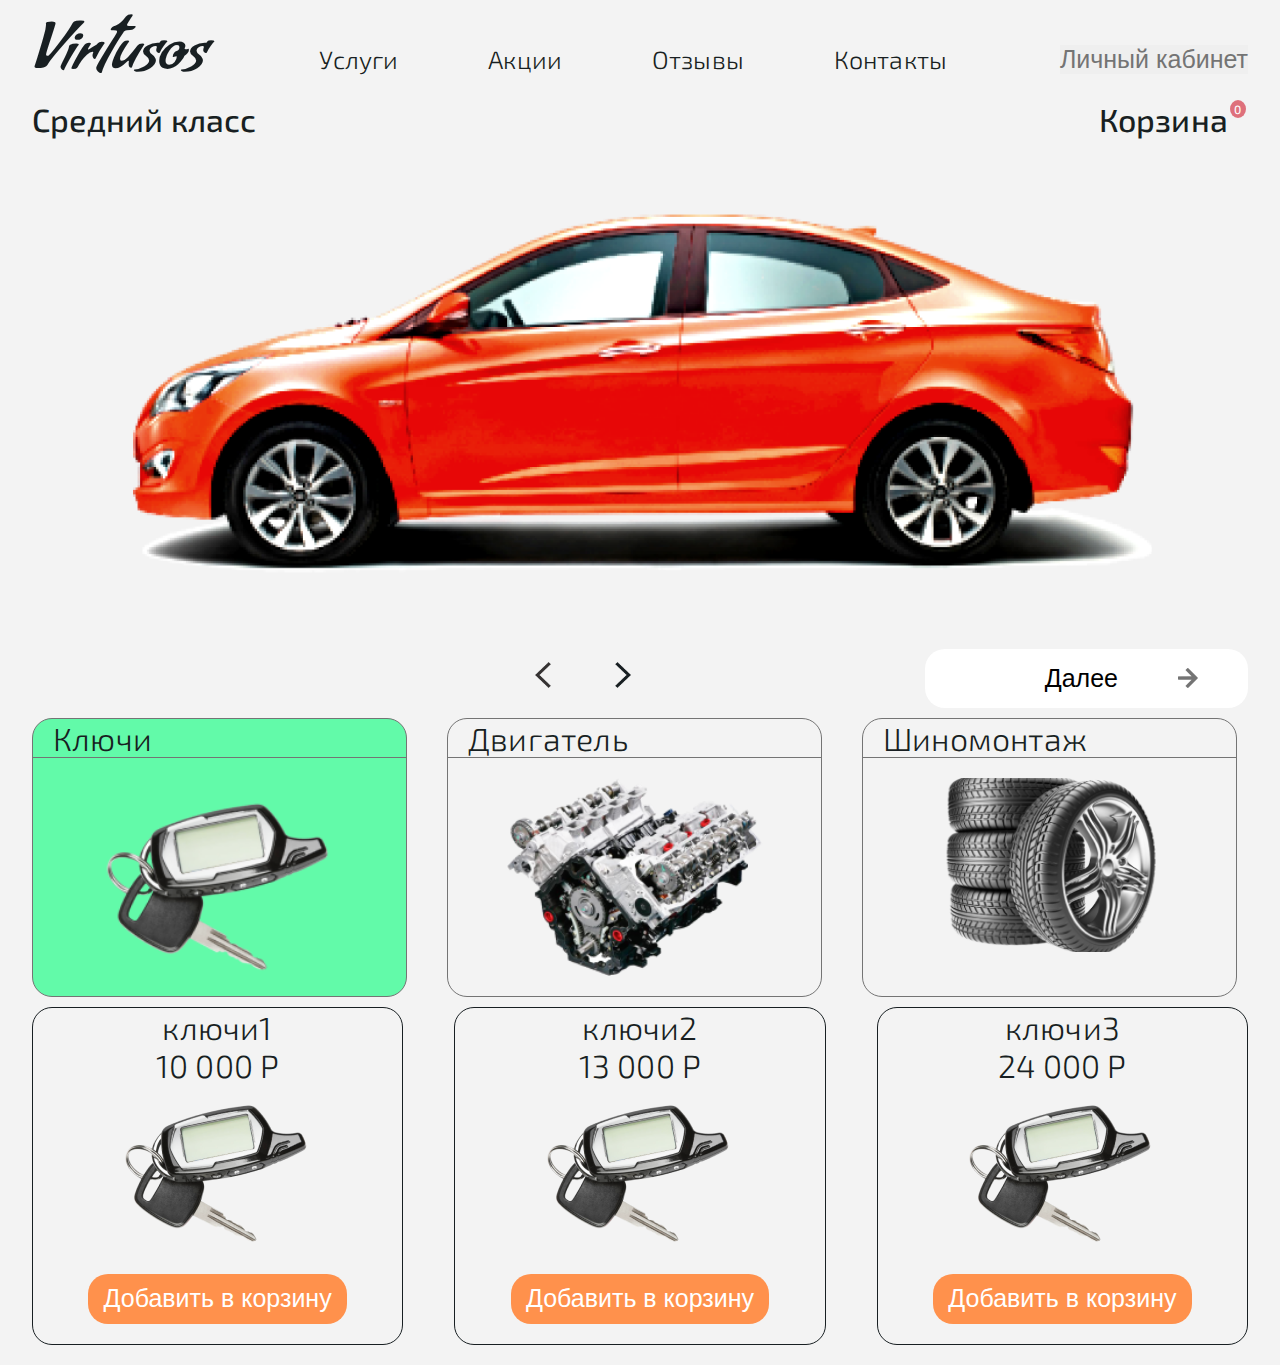
==== commit 0d8e9fc3: "реализовал корзину услуг" ====
--- a/src/choosing_a_service.html
+++ b/src/choosing_a_service.html
@@ -26,10 +26,33 @@
             <div class="type-auto active-type-auto">
                 <div class="tytle-and-basket">
                     <p class="tytle-auto">Средний класс</p>
-                    <div class="basket">
-                        <p>25700 <span>Р</span></p>
-                        <div class="arrow-basket">
-                            <img src="./icons/список выбранных услуг.png" alt="">
+                    <div class="header-cart cart">
+                        <div class="cart-text">
+                            Корзина
+                            <span class="cart-quantity">0</span>
+                        </div>
+                        <div class="cart-content">
+                            <ul class="cart-content-list" data-simplebar>
+                                <!-- <li class="cart-content-item">
+                                    <article class="cart-content-product cart-product">
+                                        <img src="./img/ключи.png" alt="" class="cart-product-img">
+                                        <div class="cart-product-text">
+                                            <h3 class="cart-product-title">
+                                                ключи 1
+                                            </h3>
+                                            <span class="cart-prroduct-price">777 777 Р</span>
+                                        </div>
+                                        <button class="cart-product-delete" aria-label="Удалить товар"></button>
+                                    </article>
+                                </li> -->
+                            </ul>
+                            <div class="cart-content-bottom">
+                                <div class="cart-content-full-price">
+                                    <span>Итого:</span>
+                                    <span class="fullprice">888 888 Р</span>
+                                </div>
+                                <button class="cart-content-btn">Перейти к оформлению</button>
+                            </div>
                         </div>
                     </div>
                 </div>
@@ -42,7 +65,7 @@
                         <div class="next-auto" onclick="plusSlidesServices(1)"><img src="./icons/вперёд.png" alt=""></div>
                     </div>
                     <div class="btn-next">
-                        <button>
+                        <button class="next-viewing-application">
                             <p>Далее</p>
                             <img src="./icons/стрелка.png" alt="">
                         </button>
@@ -91,19 +114,28 @@
 
                         <div class="choosing-services-specific-card average-key">
                             <div class="title-choosing-services-specific-card">
-                                <p>ключи1</p>
+                                <p class="product-title">ключи1</p>
+                                <span class="parent-price-current">10 000 Р</span>
+                                <img src="./img/ключи.png" alt="" class="img--choosing-services-specific-card">
+                                <button class="btn-choosing-services-specific-card">Добавить в корзину</button>
                             </div>
                         </div>
 
                         <div class="choosing-services-specific-card average-key">
                             <div class="title-choosing-services-specific-card">
-                                <p>ключи2</p>
+                                <p class="product-title">ключи2</p>
+                                <span class="parent-price-current">13 000 Р</span>
+                                <img src="./img/ключи.png" alt="" class="img--choosing-services-specific-card">
+                                <button class="btn-choosing-services-specific-card">Добавить в корзину</button>
                             </div>
                         </div>
 
                         <div class="choosing-services-specific-card average-key">
                             <div class="title-choosing-services-specific-card">
-                                <p>ключи3</p>
+                                <p class="product-title">ключи3</p>
+                                <span class="parent-price-current">24 000 Р</span>
+                                <img src="./img/ключи.png" alt="" class="img--choosing-services-specific-card">
+                                <button class="btn-choosing-services-specific-card">Добавить в корзину</button>
                             </div>
                         </div>
 
@@ -113,19 +145,28 @@
 
                         <div class="choosing-services-specific-card average-engin">
                             <div class="title-choosing-services-specific-card">
-                                <p>двигатель1</p>
+                                <p class="product-title">двигатель1</p>
+                                <span class="parent-price-current">4 000 Р</span>
+                                <img src="./img/двигатель.png" alt="" class="img--choosing-services-specific-card">
+                                <button class="btn-choosing-services-specific-card">Добавить в корзину</button>
                             </div>
                         </div>
 
                         <div class="choosing-services-specific-card average-engin">
                             <div class="title-choosing-services-specific-card">
-                                <p>двигатель2</p>
+                                <p class="product-title">двигатель2</p>
+                                <span class="parent-price-current">30 000 Р</span>
+                                <img src="./img/двигатель.png" alt="" class="img--choosing-services-specific-card">
+                                <button class="btn-choosing-services-specific-card">Добавить в корзину</button>
                             </div>
                         </div>
 
                         <div class="choosing-services-specific-card average-engin">
                             <div class="title-choosing-services-specific-card">
-                                <p>двигатель3</p>
+                                <p class="product-title">двигатель3</p>
+                                <span class="parent-price-current">8 000 Р</span>
+                                <img src="./img/двигатель.png" alt="" class="img--choosing-services-specific-card">
+                                <button class="btn-choosing-services-specific-card">Добавить в корзину</button>
                             </div>
                         </div>
 
@@ -135,19 +176,28 @@
 
                         <div class="choosing-services-specific-card average-tire-service">
                             <div class="title-choosing-services-specific-card">
-                                <p>Шиномонтаж1</p>
+                                <p class="product-title">Шиномонтаж1</p>
+                                <span class="parent-price-current">13 000 Р</span>
+                                <img src="./img/шиномонтаж.png" alt="" class="img--choosing-services-specific-card">
+                                <button class="btn-choosing-services-specific-card">Добавить в корзину</button>
                             </div>
                         </div>
 
                         <div class="choosing-services-specific-card average-tire-service">
                             <div class="title-choosing-services-specific-card">
-                                <p>Шиномонтаж2</p>
+                                <p class="product-title">Шиномонтаж2</p>
+                                <span class="parent-price-current">45 000 Р</span>
+                                <img src="./img/шиномонтаж.png" alt="" class="img--choosing-services-specific-card">
+                                <button class="btn-choosing-services-specific-card">Добавить в корзину</button>
                             </div>
                         </div>
 
                         <div class="choosing-services-specific-card average-tire-service">
                             <div class="title-choosing-services-specific-card">
-                                <p>Шиномонтаж3</p>
+                                <p class="product-title">Шиномонтаж3</p>
+                                <span class="parent-price-current">202 000 Р</span>
+                                <img src="./img/шиномонтаж.png" alt="" class="img--choosing-services-specific-card">
+                                <button class="btn-choosing-services-specific-card">Добавить в корзину</button>
                             </div>
                         </div>
 
@@ -157,19 +207,28 @@
 
                         <div class="choosing-services-specific-card average-fuel-system">
                             <div class="title-choosing-services-specific-card">
-                                <p>Топливная система1</p>
+                                <p class="product-title">Топливная система1</p>
+                                <span class="parent-price-current">13 000 Р</span>
+                                <img src="./img/топливная система.png" alt="" class="img--choosing-services-specific-card">
+                                <button class="btn-choosing-services-specific-card">Добавить в корзину</button>
                             </div>
                         </div>
 
                         <div class="choosing-services-specific-card average-fuel-system">
                             <div class="title-choosing-services-specific-card">
-                                <p>Топливная система2</p>
+                                <p class="product-title">Топливная система2</p>
+                                <span class="parent-price-current">23 000 Р</span>
+                                <img src="./img/топливная система.png" alt="" class="img--choosing-services-specific-card">
+                                <button class="btn-choosing-services-specific-card">Добавить в корзину</button>
                             </div>
                         </div>
 
                         <div class="choosing-services-specific-card average-fuel-system">
                             <div class="title-choosing-services-specific-card">
-                                <p>Топливная система3</p>
+                                <p class="product-title">Топливная система3</p>
+                                <span class="parent-price-current">15 000 Р</span>
+                                <img src="./img/топливная система.png" alt="" class="img--choosing-services-specific-card">
+                                <button class="btn-choosing-services-specific-card">Добавить в корзину</button>
                             </div>
                         </div>
 
@@ -179,19 +238,28 @@
 
                         <div class="choosing-services-specific-card average-pendant">
                             <div class="title-choosing-services-specific-card">
-                                <p>Подвеска1</p>
+                                <p class="product-title">Подвеска1</p>
+                                <span class="parent-price-current">11 000 Р</span>
+                                <img src="./img/подвески.png" alt="" class="img--choosing-services-specific-card">
+                                <button class="btn-choosing-services-specific-card">Добавить в корзину</button>
                             </div>
                         </div>
 
                         <div class="choosing-services-specific-card average-pendant">
                             <div class="title-choosing-services-specific-card">
-                                <p>Подвеска2</p>
+                                <p class="product-title">Подвеска2</p>
+                                <span class="parent-price-current">34 000 Р</span>
+                                <img src="./img/подвески.png" alt="" class="img--choosing-services-specific-card">
+                                <button class="btn-choosing-services-specific-card">Добавить в корзину</button>
                             </div>
                         </div>
 
                         <div class="choosing-services-specific-card average-pendant">
                             <div class="title-choosing-services-specific-card">
-                                <p>Подвеска3</p>
+                                <p class="product-title">Подвеска3</p>
+                                <span class="parent-price-current">20 000 Р</span>
+                                <img src="./img/подвески.png" alt="" class="img--choosing-services-specific-card">
+                                <button class="btn-choosing-services-specific-card">Добавить в корзину</button>
                             </div>
                         </div>
 
@@ -201,19 +269,28 @@
 
                         <div class="choosing-services-specific-card average-braking-system">
                             <div class="title-choosing-services-specific-card">
-                                <p>Тормозная система1</p>
+                                <p class="product-title">Тормозная система1</p>
+                                <span class="parent-price-current">4 000 Р</span>
+                                <img src="./img/тормозная система.png" alt="" class="img--choosing-services-specific-card">
+                                <button class="btn-choosing-services-specific-card">Добавить в корзину</button>
                             </div>
                         </div>
 
                         <div class="choosing-services-specific-card average-braking-system">
                             <div class="title-choosing-services-specific-card">
-                                <p>Тормозная система2</p>
+                                <p class="product-title">Тормозная система2</p>
+                                <span class="parent-price-current">19 000 Р</span>
+                                <img src="./img/тормозная система.png" alt="" class="img--choosing-services-specific-card">
+                                <button class="btn-choosing-services-specific-card">Добавить в корзину</button>
                             </div>
                         </div>
 
                         <div class="choosing-services-specific-card average-braking-system">
                             <div class="title-choosing-services-specific-card">
-                                <p>Тормозная система3</p>
+                                <p class="product-title">Тормозная система3</p>
+                                <span class="parent-price-current">6 000 Р</span>
+                                <img src="./img/тормозная система.png" alt="" class="img--choosing-services-specific-card">
+                                <button class="btn-choosing-services-specific-card">Добавить в корзину</button>
                             </div>
                         </div>
 
@@ -420,12 +497,88 @@
                 </div>
             </div>
             </div>
+            <div class="tabs-service">
+                <div class="tabs-service-container">
+                    <div class="tabs-service-nav">
+                        <button class="tabs-service-nav-btn" type="button" data-tab="#tav_service_1">Заявки</button>
+                    </div>
+                    <div class="tabs-service-content">
+                        <div class="tabs-service-item" id="tav_service_1">
+                            <div class="application-details-service">
+                                <div class="application-details-about-service">
+                                  <div class="number-application-service">
+                                    <p>Заявка № <span>169 144 208</span></p>
+                                  </div>
+                                  <div class="personal-info-and-about-details-service">
+                                      <div class="personal-info-application-service">
+                                          <p>Персональная информация</p>
+                                          <div class="surname-name-div-application-service">
+                                            <input type="text" class="name-application-service" placeholder="Имя"></input>
+                                            <input type="text" class="surname-application-service" placeholder="Фамилия"></input>
+                                          </div>
+                                          <div class="number-email-div-application-service">
+                                            <input type="tel" class="telephon-number-application-service" placeholder="Номер телефона"></input>
+                                            <input type="email" class="email-application-service" placeholder="Email"></input>
+                                          </div>
+                                          <p class="date-and-time-service">Дата и время</p>
+                                          <div class="date-time-application-service">
+                                            <div class="div-date-service">
+                                              <label for="date-application-service"><img src="./icons/Календарь.png" alt=""></label>
+                                              <input type="date" class="date-application-service" id="date-application-service" placeholder="ДД.ММ.ГГ"></input>
+                                            </div>
+                                            <div class="div-time-service">
+                                              <label for="time-application-service"><img src="./icons/время.png" alt=""></label>
+                                              <input type="time" class="time-application-service" id="time-application-service" placeholder="ЧЧ.ММ"></input>
+                                            </div>
+                                          </div>
+                                      </div>
+                                      <div class="about-details-service">
+                                        <p><span>Статус: </span>Оформление заявки</p>
+                                        <p><span>Тип авто: </span>Средний класс</p>
+                                        <p><span>Общая сумма: </span>34568 <span class="valute-service">Р</span></p>
+                                        <p class="about-details-p-service"><span>Все выбранные услуги: </span>Подробнее</p>
+                                        <button class="about-details-service-btn">Создавть заявку</button>
+                                      </div>
+                                  </div>
+                                </div>
+                              </div>
+                        </div>
+                    </div>
+                </div>
+                <div class="viewing-more-services">
+                    <div class="viewing-more-services-about">
+                        <div class="more-services-about">
+                            <p>Перебор двигателя</p>
+                            <p>15000<span>Р</span></p>
+                        </div>
+                        <div class="more-services-about">
+                            <p>Починить катушку</p>
+                            <p>1000<span>Р</span></p>
+                        </div>
+                        <div class="more-services-about">
+                            <p>Поменять колеса</p>
+                            <p>22000<span>Р</span></p>
+                        </div>
+                        <div class="more-services-about">
+                            <p>Перепрошить чип</p>
+                            <p>35000<span>Р</span></p>
+                        </div>
+                        <div class="more-services-about">
+                            <p>Отремонтировать подвеску</p>
+                            <p>30000<span>Р</span></p>
+                        </div>
+                    </div>
+                </div>
+            </div>
         </div>
-      </div>
-      <script src="./js/slider-services.js"></script>
+      <script src="./js/trasch.js"></script>
+      <script src="./js/simplebar.js"></script>
       <script src="./js/slider-chosing-services.js"></script>
-      <script src="./js/filter-services-average.js"></script>
       <script src="./js/add-active-backgraund-services-card.js"></script>
       <script src="./js/reset-item.js"></script>
-</body>
+      <script src="./js/slider-services.js"></script>
+      <script src="./js/filter-services-average.js"></script>
+      <script src="./js/viewing-card-service.js"></script>
+      <script src="./js/viewing-more-services.js"></script>
+</body>  
 </html>--- a/src/css/main.css
+++ b/src/css/main.css
@@ -1,6 +1,7 @@
 @charset "UTF-8";
 @import url("https://fonts.googleapis.com/css2?family=Exo+2:wght@200;300;400;500;600;700;800;900&display=swap");
 @import url("https://fonts.googleapis.com/css2?family=Condiment&display=swap");
+@import '../css/simplebar.css';
 * {
   margin: 0;
   padding: 0;
@@ -1176,7 +1177,7 @@
   color: #FF914C;
 }
 .tabs-content .application-details {
-  display: none;
+  padding: 20px;
 }
 .tabs-content .application-details .application-details-about {
   padding: 20px;
@@ -1263,13 +1264,13 @@
 .tabs-content .application-details .application-details-about .personal-info-and-about-details .about-details .about-details-p:hover {
   color: #FF914C;
 }
-.tabs-content .viewing-services {
+.tabs-content .application-details .viewing-services {
   display: none;
 }
-.tabs-content .viewing-services .viewing-services-about {
+.tabs-content .application-details .viewing-services .viewing-services-about {
   padding: 20px;
 }
-.tabs-content .viewing-services .viewing-services-about .services-about {
+.tabs-content .application-details .viewing-services .viewing-services-about .services-about {
   font-size: 32px;
   display: flex;
   justify-content: space-between;
@@ -1297,16 +1298,135 @@
   justify-content: space-between;
   font-weight: 500;
 }
-.container .card-service .type-auto .tytle-and-basket .basket {
+.container .card-service .type-auto .tytle-and-basket .header-cart {
   display: flex;
   flex-wrap: nowrap;
 }
-.container .card-service .type-auto .tytle-and-basket .basket .arrow-basket {
+.container .card-service .type-auto .tytle-and-basket .header-cart .arrow-basket {
   display: flex;
   align-items: end;
 }
-.container .card-service .type-auto .tytle-and-basket .basket .arrow-basket img {
+.container .card-service .type-auto .tytle-and-basket .header-cart .arrow-basket img {
   width: 30px;
+}
+.container .card-service .type-auto .tytle-and-basket .cart {
+  position: relative;
+  transition: color 0.3s;
+}
+.container .card-service .type-auto .tytle-and-basket .cart .cart-text {
+  margin-right: 20px;
+}
+.container .card-service .type-auto .tytle-and-basket .cart .cart-text .cart-quantity {
+  margin-top: -10px;
+  position: absolute;
+  right: 2px;
+  top: 50%;
+  transform: translateY(-50%);
+  color: #ffffff;
+  background-color: #de707b;
+  border-radius: 100%;
+  padding: 3px;
+  min-height: 16px;
+  min-width: 16px;
+  display: inline-flex;
+  align-items: center;
+  justify-content: center;
+  font-size: 12px;
+  line-height: 1;
+}
+.container .card-service .type-auto .tytle-and-basket .cart .cart-content {
+  cursor: default;
+  position: absolute;
+  right: 0;
+  top: 100%;
+  width: 490px;
+  background-color: #ffffff;
+  box-shadow: 0px 4px 4px rgba(135, 135, 135, 0.25);
+  opacity: 0;
+  visibility: hidden;
+  transition: opacity 0.3s, visibility 0.3s;
+}
+.container .card-service .type-auto .tytle-and-basket .cart .cart-content .cart-content-list {
+  max-height: 330px;
+}
+.container .card-service .type-auto .tytle-and-basket .cart .cart-content .cart-content-list .cart-content-item .cart-product {
+  display: flex;
+  align-items: center;
+  padding: 12px 20px;
+  transition: background-color 0.3s;
+}
+.container .card-service .type-auto .tytle-and-basket .cart .cart-content .cart-content-list .cart-content-item .cart-product .cart-product-img {
+  max-width: 120px;
+  max-height: 100px;
+  -o-object-fit: cover;
+     object-fit: cover;
+  margin-right: 20px;
+}
+.container .card-service .type-auto .tytle-and-basket .cart .cart-content .cart-content-list .cart-content-item .cart-product .cart-product-text {
+  margin-top: 15px;
+  color: #181F22;
+}
+.container .card-service .type-auto .tytle-and-basket .cart .cart-content .cart-content-list .cart-content-item .cart-product .cart-product-text .cart-product-title {
+  max-width: 280px;
+  font-size: 25px;
+  font-weight: 300;
+}
+.container .card-service .type-auto .tytle-and-basket .cart .cart-content .cart-content-list .cart-content-item .cart-product .cart-product-text .cart-prroduct-price {
+  font-size: 32px;
+  font-weight: 300;
+}
+.container .card-service .type-auto .tytle-and-basket .cart .cart-content .cart-content-list .cart-content-item .cart-product .cart-product-text.active {
+  color: #181F22;
+}
+.container .card-service .type-auto .tytle-and-basket .cart .cart-content .cart-content-list .cart-content-item .cart-product .cart-product-delete {
+  margin-left: auto;
+  width: 30px;
+  height: 40px;
+  border: none;
+  background-color: transparent;
+  padding: 0;
+  background-image: url("/src/icons/trash.png");
+  background-size: cover;
+  background-position: center;
+  background-repeat: no-repeat;
+}
+.container .card-service .type-auto .tytle-and-basket .cart .cart-content .cart-content-list .cart-content-item .cart-product:hover {
+  background-color: rgba(77, 77, 77, 0.2);
+}
+.container .card-service .type-auto .tytle-and-basket .cart .cart-content .cart-content-bottom {
+  display: flex;
+  justify-content: space-between;
+  align-items: center;
+  padding: 20px;
+}
+.container .card-service .type-auto .tytle-and-basket .cart .cart-content .cart-content-bottom .cart-content-full-price {
+  display: flex;
+  flex-direction: column;
+}
+.container .card-service .type-auto .tytle-and-basket .cart .cart-content .cart-content-bottom .cart-content-full-price span {
+  font-weight: 300;
+}
+.container .card-service .type-auto .tytle-and-basket .cart .cart-content .cart-content-bottom .cart-content-full-price .fullprice {
+  font-weight: 400;
+}
+.container .card-service .type-auto .tytle-and-basket .cart .cart-content .cart-content-bottom .cart-content-btn {
+  margin-top: auto;
+  width: 250px;
+  min-height: 60px;
+  font-size: 18px;
+  border: none;
+  background-color: #FF914C;
+  color: #ffffff;
+  border-radius: 20px;
+  cursor: pointer;
+}
+.container .card-service .type-auto .tytle-and-basket .cart.active:hover {
+  color: #181F22;
+}
+.container .card-service .type-auto .tytle-and-basket .cart.active:hover .cart-content {
+  opacity: 1;
+  visibility: visible;
+  transition: opacity 0.3s, visibility 0.3s;
 }
 .container .card-service .type-auto .img-auto {
   display: flex;
@@ -1412,9 +1532,270 @@
 .container .card-service .type-auto .services .service-card.active {
   background-color: #62FAA9;
 }
+.container .card-service .type-auto .choosing-services-specific {
+  margin-bottom: 20px;
+}
+.container .card-service .type-auto .choosing-services-specific .choosing-services-specific-block {
+  display: flex;
+  justify-content: space-between;
+}
 .container .card-service .type-auto .choosing-services-specific .choosing-services-specific-block .choosing-services-specific-card {
+  border: 1px solid #181F22;
+  width: 29vw;
   display: none;
+  border-radius: 20px;
+}
+.container .card-service .type-auto .choosing-services-specific .choosing-services-specific-block .choosing-services-specific-card .title-choosing-services-specific-card {
+  display: flex;
+  align-items: center;
+  justify-content: center;
+  flex-direction: column;
+}
+.container .card-service .type-auto .choosing-services-specific .choosing-services-specific-block .choosing-services-specific-card .title-choosing-services-specific-card .btn-choosing-services-specific-card {
+  margin-top: 20px;
+  width: 70%;
+  border: none;
+  border-radius: 20px;
+  font-size: 25px;
+  background-color: #FF914C;
+  color: #ffffff;
+  height: 50px;
+  margin-bottom: 20px;
+  cursor: pointer;
+}
+.container .card-service .type-auto .choosing-services-specific .choosing-services-specific-block .choosing-services-specific-card .title-choosing-services-specific-card .btn-choosing-services-specific-card:disabled {
+  opacity: 0.4;
+  pointer-events: none;
 }
 .container .card-service .type-auto .choosing-services-specific .choosing-services-specific-block .choosing-services-specific-card.active {
   background-color: #62FAA9;
+}
+.container .application-details .application-details-about {
+  padding: 20px;
+}
+.container .application-details .application-details-about .number-application {
+  font-size: 40px;
+  font-weight: 500;
+}
+.container .application-details .application-details-about .personal-info-and-about-details {
+  display: flex;
+  justify-content: space-between;
+}
+.container .application-details .application-details-about .personal-info-and-about-details .personal-info-application {
+  width: 50vw;
+}
+.container .application-details .application-details-about .personal-info-and-about-details .personal-info-application p {
+  font-size: 32px;
+  font-weight: 500;
+  margin-top: 30px;
+}
+.container .application-details .application-details-about .personal-info-and-about-details .personal-info-application .surname-name-div-application, .container .application-details .application-details-about .personal-info-and-about-details .personal-info-application .number-email-div-application, .container .application-details .application-details-about .personal-info-and-about-details .personal-info-application .date-time-application {
+  margin-top: 50px;
+  display: flex;
+  justify-content: space-between;
+}
+.container .application-details .application-details-about .personal-info-and-about-details .personal-info-application .surname-name-div-application input, .container .application-details .application-details-about .personal-info-and-about-details .personal-info-application .number-email-div-application input, .container .application-details .application-details-about .personal-info-and-about-details .personal-info-application .date-time-application input {
+  font-size: 25px;
+  border: none;
+  border-bottom: 2px solid #747474;
+  font-weight: 100;
+  color: #181F22;
+  width: 250px;
+  padding: 0px 0px 0px 10px;
+}
+.container .application-details .application-details-about .personal-info-and-about-details .personal-info-application .surname-name-div-application input::-moz-placeholder, .container .application-details .application-details-about .personal-info-and-about-details .personal-info-application .number-email-div-application input::-moz-placeholder, .container .application-details .application-details-about .personal-info-and-about-details .personal-info-application .date-time-application input::-moz-placeholder {
+  color: #181F22;
+  font-size: 25px;
+  font-weight: 100;
+  color: #747474;
+  gap: 20px;
+}
+.container .application-details .application-details-about .personal-info-and-about-details .personal-info-application .surname-name-div-application input::placeholder, .container .application-details .application-details-about .personal-info-and-about-details .personal-info-application .number-email-div-application input::placeholder, .container .application-details .application-details-about .personal-info-and-about-details .personal-info-application .date-time-application input::placeholder {
+  color: #181F22;
+  font-size: 25px;
+  font-weight: 100;
+  color: #747474;
+  gap: 20px;
+}
+.container .application-details .application-details-about .personal-info-and-about-details .personal-info-application .surname-name-div-application input:focus, .container .application-details .application-details-about .personal-info-and-about-details .personal-info-application .number-email-div-application input:focus, .container .application-details .application-details-about .personal-info-and-about-details .personal-info-application .date-time-application input:focus {
+  outline: #FF914C;
+  border-color: #FF914C;
+}
+.container .application-details .application-details-about .personal-info-and-about-details .personal-info-application .date-time-application {
+  display: flex;
+  gap: 30px;
+}
+.container .application-details .application-details-about .personal-info-and-about-details .personal-info-application .date-time-application .div-date, .container .application-details .application-details-about .personal-info-and-about-details .personal-info-application .date-time-application .div-time {
+  display: flex;
+  gap: 20px;
+}
+.container .application-details .application-details-about .personal-info-and-about-details .personal-info-application .date-time-application .div-date label, .container .application-details .application-details-about .personal-info-and-about-details .personal-info-application .date-time-application .div-time label {
+  cursor: pointer;
+}
+.container .application-details .application-details-about .personal-info-and-about-details .about-details {
+  display: flex;
+  flex-wrap: wrap;
+  margin-left: 100px;
+}
+.container .application-details .application-details-about .personal-info-and-about-details .about-details p {
+  width: 100%;
+  font-size: 30px;
+  margin-top: 40px;
+}
+.container .application-details .application-details-about .personal-info-and-about-details .about-details p span {
+  font-size: 32px;
+  font-weight: 500;
+}
+.container .application-details .application-details-about .personal-info-and-about-details .about-details p:first-child {
+  margin-top: 30px;
+}
+.container .application-details .application-details-about .personal-info-and-about-details .about-details .about-details-p {
+  cursor: pointer;
+}
+.container .application-details .application-details-about .personal-info-and-about-details .about-details .about-details-p:hover {
+  color: #FF914C;
+}
+.container .tabs-service {
+  display: none;
+}
+.container .tabs-service .tabs-service-nav {
+  margin-top: 20px;
+  display: flex;
+}
+.container .tabs-service .tabs-service-nav .tabs-service-nav-btn {
+  background-color: #ffffff;
+  color: #FF914C;
+  padding: 10px 30px;
+  font-size: 20;
+  width: 230px;
+  border-radius: 30px 30px 0px 0px;
+  border: none;
+  font-size: 20px;
+}
+.container .tabs-service .tabs-service-nav .tabs-service-nav-btn:first-child {
+  margin-left: 50px;
+}
+.container .tabs-service .tabs-service-content .tabs-service-item {
+  width: 100%;
+  height: 75vh;
+  background-color: #ffffff;
+  border-radius: 30px;
+}
+.container .tabs-service .tabs-service-content .tabs-service-item .application-details-service {
+  padding: 20px;
+}
+.container .tabs-service .tabs-service-content .tabs-service-item .application-details-service .application-details-about-service {
+  padding: 20px;
+}
+.container .tabs-service .tabs-service-content .tabs-service-item .application-details-service .application-details-about-service .number-application-service {
+  font-size: 40px;
+  font-weight: 500;
+}
+.container .tabs-service .tabs-service-content .tabs-service-item .application-details-service .application-details-about-service .personal-info-and-about-details-service {
+  display: flex;
+  justify-content: space-between;
+}
+.container .tabs-service .tabs-service-content .tabs-service-item .application-details-service .application-details-about-service .personal-info-and-about-details-service .personal-info-application-service {
+  width: 50vw;
+}
+.container .tabs-service .tabs-service-content .tabs-service-item .application-details-service .application-details-about-service .personal-info-and-about-details-service .personal-info-application-service p {
+  font-size: 32px;
+  font-weight: 500;
+  margin-top: 30px;
+}
+.container .tabs-service .tabs-service-content .tabs-service-item .application-details-service .application-details-about-service .personal-info-and-about-details-service .personal-info-application-service .surname-name-div-application-service, .container .tabs-service .tabs-service-content .tabs-service-item .application-details-service .application-details-about-service .personal-info-and-about-details-service .personal-info-application-service .number-email-div-application-service, .container .tabs-service .tabs-service-content .tabs-service-item .application-details-service .application-details-about-service .personal-info-and-about-details-service .personal-info-application-service .date-time-application-service {
+  margin-top: 50px;
+  display: flex;
+  justify-content: space-between;
+}
+.container .tabs-service .tabs-service-content .tabs-service-item .application-details-service .application-details-about-service .personal-info-and-about-details-service .personal-info-application-service .surname-name-div-application-service input, .container .tabs-service .tabs-service-content .tabs-service-item .application-details-service .application-details-about-service .personal-info-and-about-details-service .personal-info-application-service .number-email-div-application-service input, .container .tabs-service .tabs-service-content .tabs-service-item .application-details-service .application-details-about-service .personal-info-and-about-details-service .personal-info-application-service .date-time-application-service input {
+  font-size: 25px;
+  border: none;
+  border-bottom: 2px solid #747474;
+  font-weight: 100;
+  color: #181F22;
+  width: 250px;
+  padding: 0px 0px 0px 10px;
+}
+.container .tabs-service .tabs-service-content .tabs-service-item .application-details-service .application-details-about-service .personal-info-and-about-details-service .personal-info-application-service .surname-name-div-application-service input::-moz-placeholder, .container .tabs-service .tabs-service-content .tabs-service-item .application-details-service .application-details-about-service .personal-info-and-about-details-service .personal-info-application-service .number-email-div-application-service input::-moz-placeholder, .container .tabs-service .tabs-service-content .tabs-service-item .application-details-service .application-details-about-service .personal-info-and-about-details-service .personal-info-application-service .date-time-application-service input::-moz-placeholder {
+  color: #181F22;
+  font-size: 25px;
+  font-weight: 100;
+  color: #747474;
+  gap: 20px;
+}
+.container .tabs-service .tabs-service-content .tabs-service-item .application-details-service .application-details-about-service .personal-info-and-about-details-service .personal-info-application-service .surname-name-div-application-service input::placeholder, .container .tabs-service .tabs-service-content .tabs-service-item .application-details-service .application-details-about-service .personal-info-and-about-details-service .personal-info-application-service .number-email-div-application-service input::placeholder, .container .tabs-service .tabs-service-content .tabs-service-item .application-details-service .application-details-about-service .personal-info-and-about-details-service .personal-info-application-service .date-time-application-service input::placeholder {
+  color: #181F22;
+  font-size: 25px;
+  font-weight: 100;
+  color: #747474;
+  gap: 20px;
+}
+.container .tabs-service .tabs-service-content .tabs-service-item .application-details-service .application-details-about-service .personal-info-and-about-details-service .personal-info-application-service .surname-name-div-application-service input:focus, .container .tabs-service .tabs-service-content .tabs-service-item .application-details-service .application-details-about-service .personal-info-and-about-details-service .personal-info-application-service .number-email-div-application-service input:focus, .container .tabs-service .tabs-service-content .tabs-service-item .application-details-service .application-details-about-service .personal-info-and-about-details-service .personal-info-application-service .date-time-application-service input:focus {
+  outline: #FF914C;
+  border-color: #FF914C;
+}
+.container .tabs-service .tabs-service-content .tabs-service-item .application-details-service .application-details-about-service .personal-info-and-about-details-service .personal-info-application-service .date-time-application-service {
+  display: flex;
+  gap: 30px;
+}
+.container .tabs-service .tabs-service-content .tabs-service-item .application-details-service .application-details-about-service .personal-info-and-about-details-service .personal-info-application-service .date-time-application-service .div-date-service, .container .tabs-service .tabs-service-content .tabs-service-item .application-details-service .application-details-about-service .personal-info-and-about-details-service .personal-info-application-service .date-time-application-service .div-time-service {
+  display: flex;
+  gap: 20px;
+}
+.container .tabs-service .tabs-service-content .tabs-service-item .application-details-service .application-details-about-service .personal-info-and-about-details-service .personal-info-application-service .date-time-application-service .div-date-service label, .container .tabs-service .tabs-service-content .tabs-service-item .application-details-service .application-details-about-service .personal-info-and-about-details-service .personal-info-application-service .date-time-application-service .div-time-service label {
+  cursor: pointer;
+}
+.container .tabs-service .tabs-service-content .tabs-service-item .application-details-service .application-details-about-service .personal-info-and-about-details-service .about-details-service {
+  display: flex;
+  flex-wrap: wrap;
+  margin-left: 100px;
+}
+.container .tabs-service .tabs-service-content .tabs-service-item .application-details-service .application-details-about-service .personal-info-and-about-details-service .about-details-service p {
+  width: 100%;
+  font-size: 30px;
+  margin-top: 40px;
+}
+.container .tabs-service .tabs-service-content .tabs-service-item .application-details-service .application-details-about-service .personal-info-and-about-details-service .about-details-service p span {
+  font-size: 32px;
+  font-weight: 500;
+}
+.container .tabs-service .tabs-service-content .tabs-service-item .application-details-service .application-details-about-service .personal-info-and-about-details-service .about-details-service p:first-child {
+  margin-top: 30px;
+}
+.container .tabs-service .tabs-service-content .tabs-service-item .application-details-service .application-details-about-service .personal-info-and-about-details-service .about-details-service .about-details-p-service {
+  cursor: pointer;
+  margin-top: 20px;
+}
+.container .tabs-service .tabs-service-content .tabs-service-item .application-details-service .application-details-about-service .personal-info-and-about-details-service .about-details-service .about-details-p-service:hover {
+  color: #FF914C;
+}
+.container .tabs-service .tabs-service-content .tabs-service-item .application-details-service .application-details-about-service .personal-info-and-about-details-service .about-details-service .about-details-service-btn {
+  margin-top: 20px;
+  background-color: #ffffff;
+  color: #FF914C;
+  border: 3px solid #FF914C;
+  border-radius: 20px;
+  width: 100%;
+  height: 10vh;
+  font-size: 25px;
+  font-weight: 600;
+  cursor: pointer;
+}
+.container .tabs-service .tabs-service-content .tabs-service-item .application-details-service .application-details-about-service .personal-info-and-about-details-service .about-details-service .about-details-service-btn:hover {
+  border: 3px solid #181F22;
+  color: #181F22;
+}
+.container .viewing-more-services {
+  display: none;
+}
+.container .viewing-more-services .viewing-more-services-about {
+  padding: 20px;
+}
+.container .viewing-more-services .viewing-more-services-about .more-services-about {
+  font-size: 32px;
+  display: flex;
+  justify-content: space-between;
+  border-bottom: 1px solid #747474;
+  padding: 20px 0px;
 }/*# sourceMappingURL=main.css.map */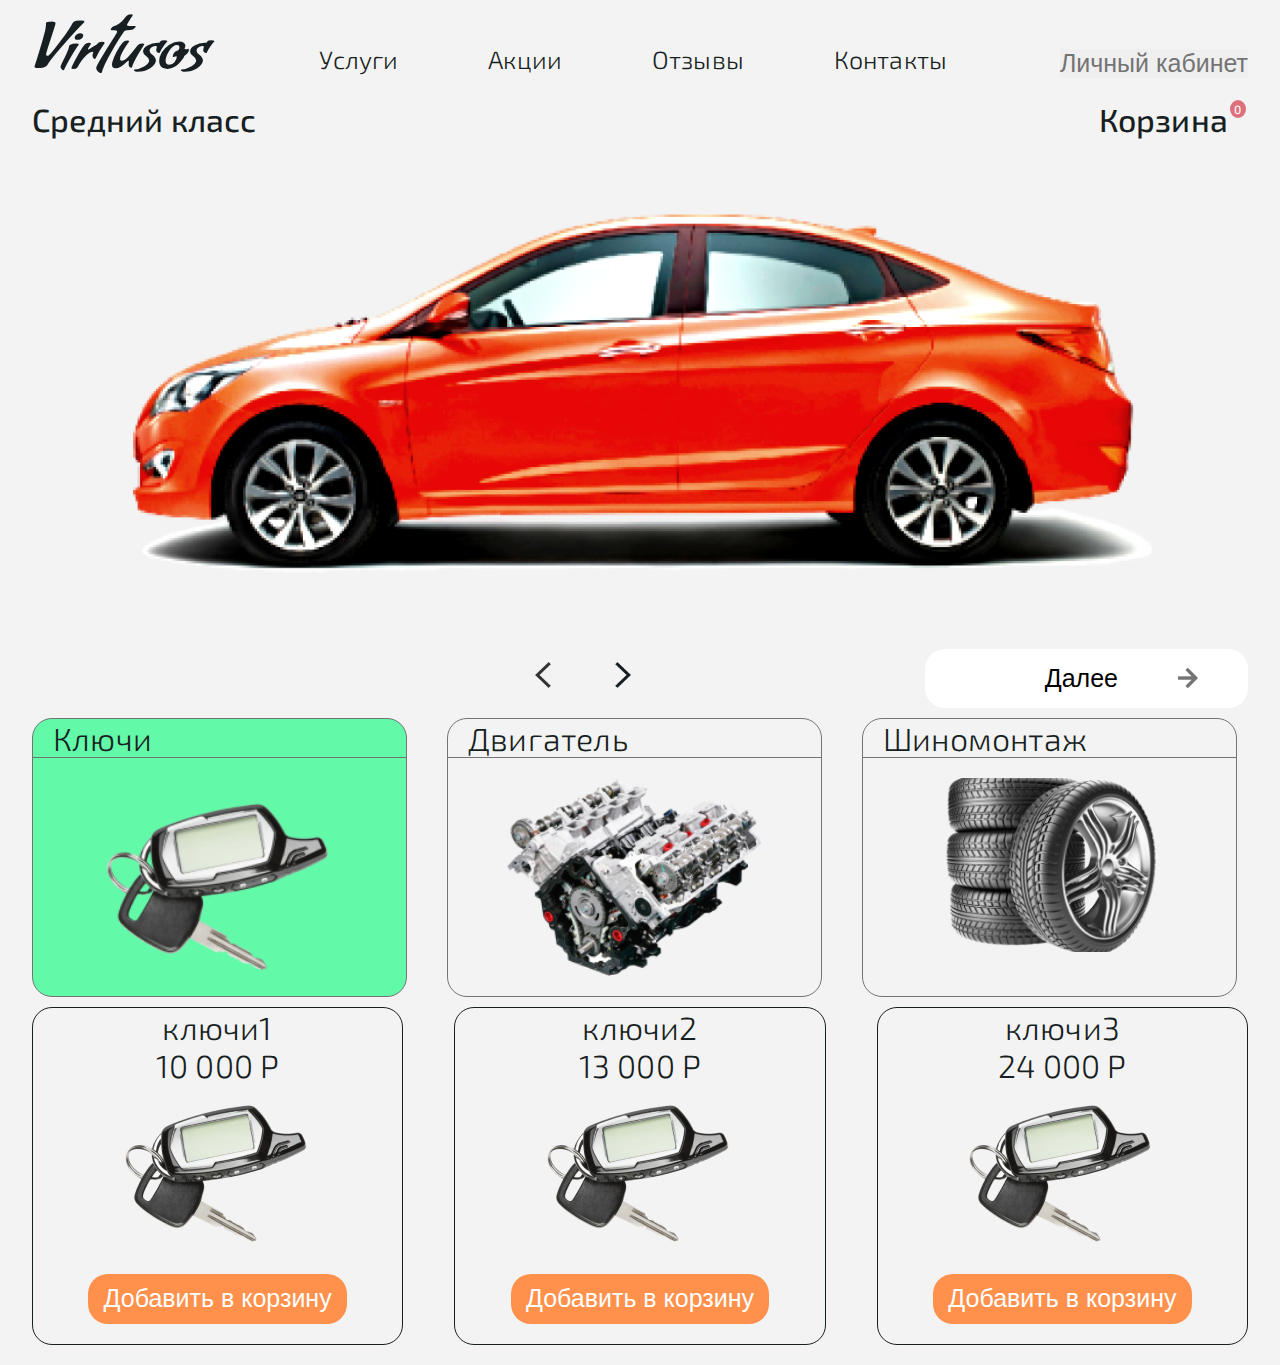
==== commit 244ea5e1: "добавил пути на страницы, так же добавил модальное окно после оформления заявки" ====
--- a/src/choosing_a_service.html
+++ b/src/choosing_a_service.html
@@ -10,14 +10,17 @@
     <div class="main-scrin-header-white">
         <div class="main-container">
           <header class="header-main">
-            <div class="logo"><a href="#">Virtusos</a></div>
+            <div class="logo"><a href="index.html">Virtusos</a></div>
             <nav class="menu">
-              <li><a href="#">Услуги</a></li>
-              <li><a href="#">Акции</a></li>
-              <li><a href="#">Отзывы</a></li>
-              <li><a href="#">Контакты</a></li>
+              <li><a href="index.html#services">Услуги</a></li>
+              <li><a href="index.html#container-about">Акции</a></li>
+              <li><a href="index.html#container-reviews">Отзывы</a></li>
+              <li><a href="index.html#section-contact">Контакты</a></li>
             </nav>
-            <button class="btn">Личный кабинет</button>
+            <a href="personal_account.html">
+                <button class="btn">Личный кабинет</button>
+            </a>
+                
           </header>
         </div>
       </div>
@@ -52,6 +55,12 @@
                                     <span class="fullprice">888 888 Р</span>
                                 </div>
                                 <button class="cart-content-btn">Перейти к оформлению</button>
+                            </div>
+                            <div class="modalWindow" id="myModalWindow">
+                                <div class="modal-content">
+                                    <span class="close" onclick="closeModal()">&times;</span>
+                                    <p>Ваша заявка в рассмотрении</p>
+                                </div>
                             </div>
                         </div>
                     </div>
@@ -580,5 +589,6 @@
       <script src="./js/filter-services-average.js"></script>
       <script src="./js/viewing-card-service.js"></script>
       <script src="./js/viewing-more-services.js"></script>
+      <script src="./js/modalWindow.js"></script>
 </body>  
 </html>--- a/src/css/main.css
+++ b/src/css/main.css
@@ -1178,6 +1178,7 @@
 }
 .tabs-content .application-details {
   padding: 20px;
+  display: none;
 }
 .tabs-content .application-details .application-details-about {
   padding: 20px;
@@ -1420,6 +1421,34 @@
   border-radius: 20px;
   cursor: pointer;
 }
+.container .card-service .type-auto .tytle-and-basket .cart .cart-content .modalWindow {
+  display: none;
+  position: fixed;
+  top: 0;
+  left: 0;
+  width: 100%;
+  height: 100%;
+  background-color: rgba(0, 0, 0, 0.5);
+}
+.container .card-service .type-auto .tytle-and-basket .cart .cart-content .modalWindow .modal-content {
+  background-color: #fefefe;
+  margin: 15% auto;
+  padding: 20px;
+  border: 1px solid #888;
+  width: 80%;
+  border-radius: 20px;
+}
+.container .card-service .type-auto .tytle-and-basket .cart .cart-content .modalWindow .modal-content .close {
+  color: #aaa;
+  float: right;
+  font-size: 28px;
+  font-weight: bold;
+}
+.container .card-service .type-auto .tytle-and-basket .cart .cart-content .modalWindow .modal-content .close:hover, .container .card-service .type-auto .tytle-and-basket .cart .cart-content .modalWindow .modal-content .close:focus {
+  color: black;
+  text-decoration: none;
+  cursor: pointer;
+}
 .container .card-service .type-auto .tytle-and-basket .cart.active:hover {
   color: #181F22;
 }
